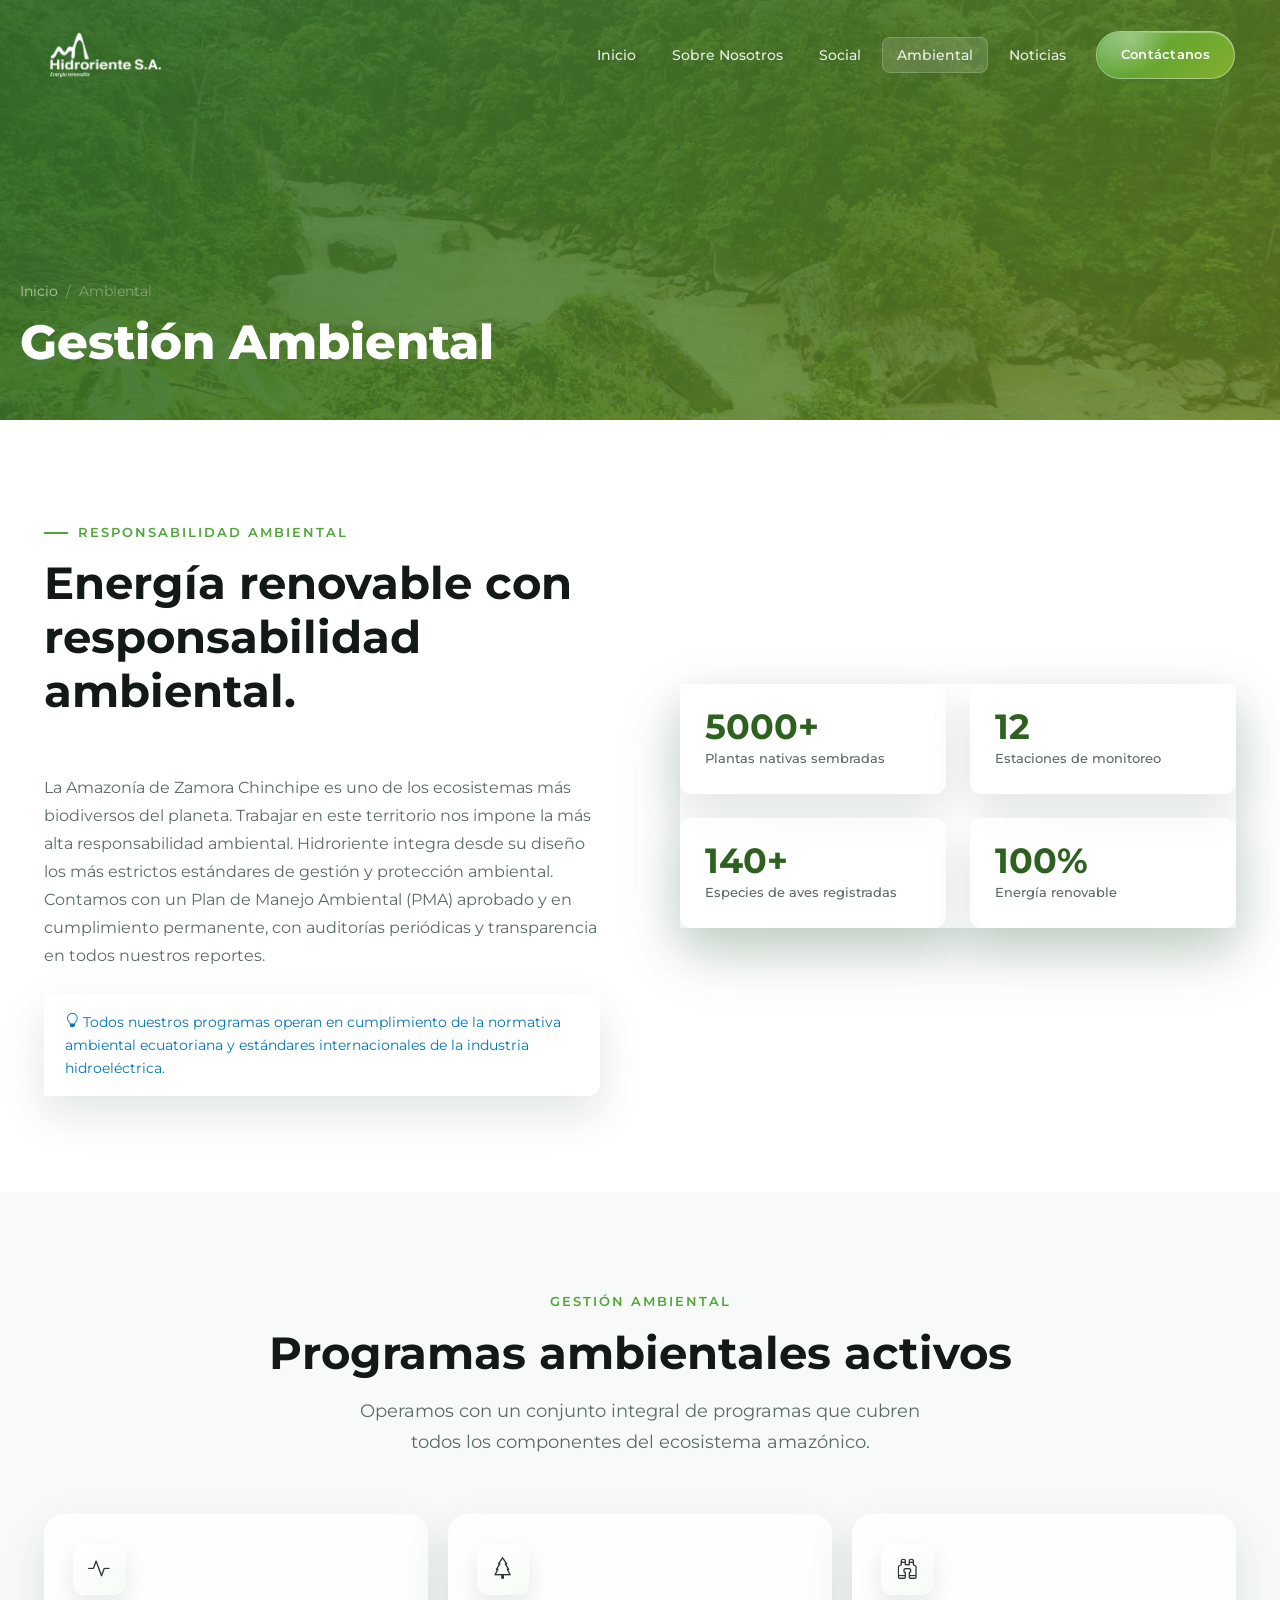
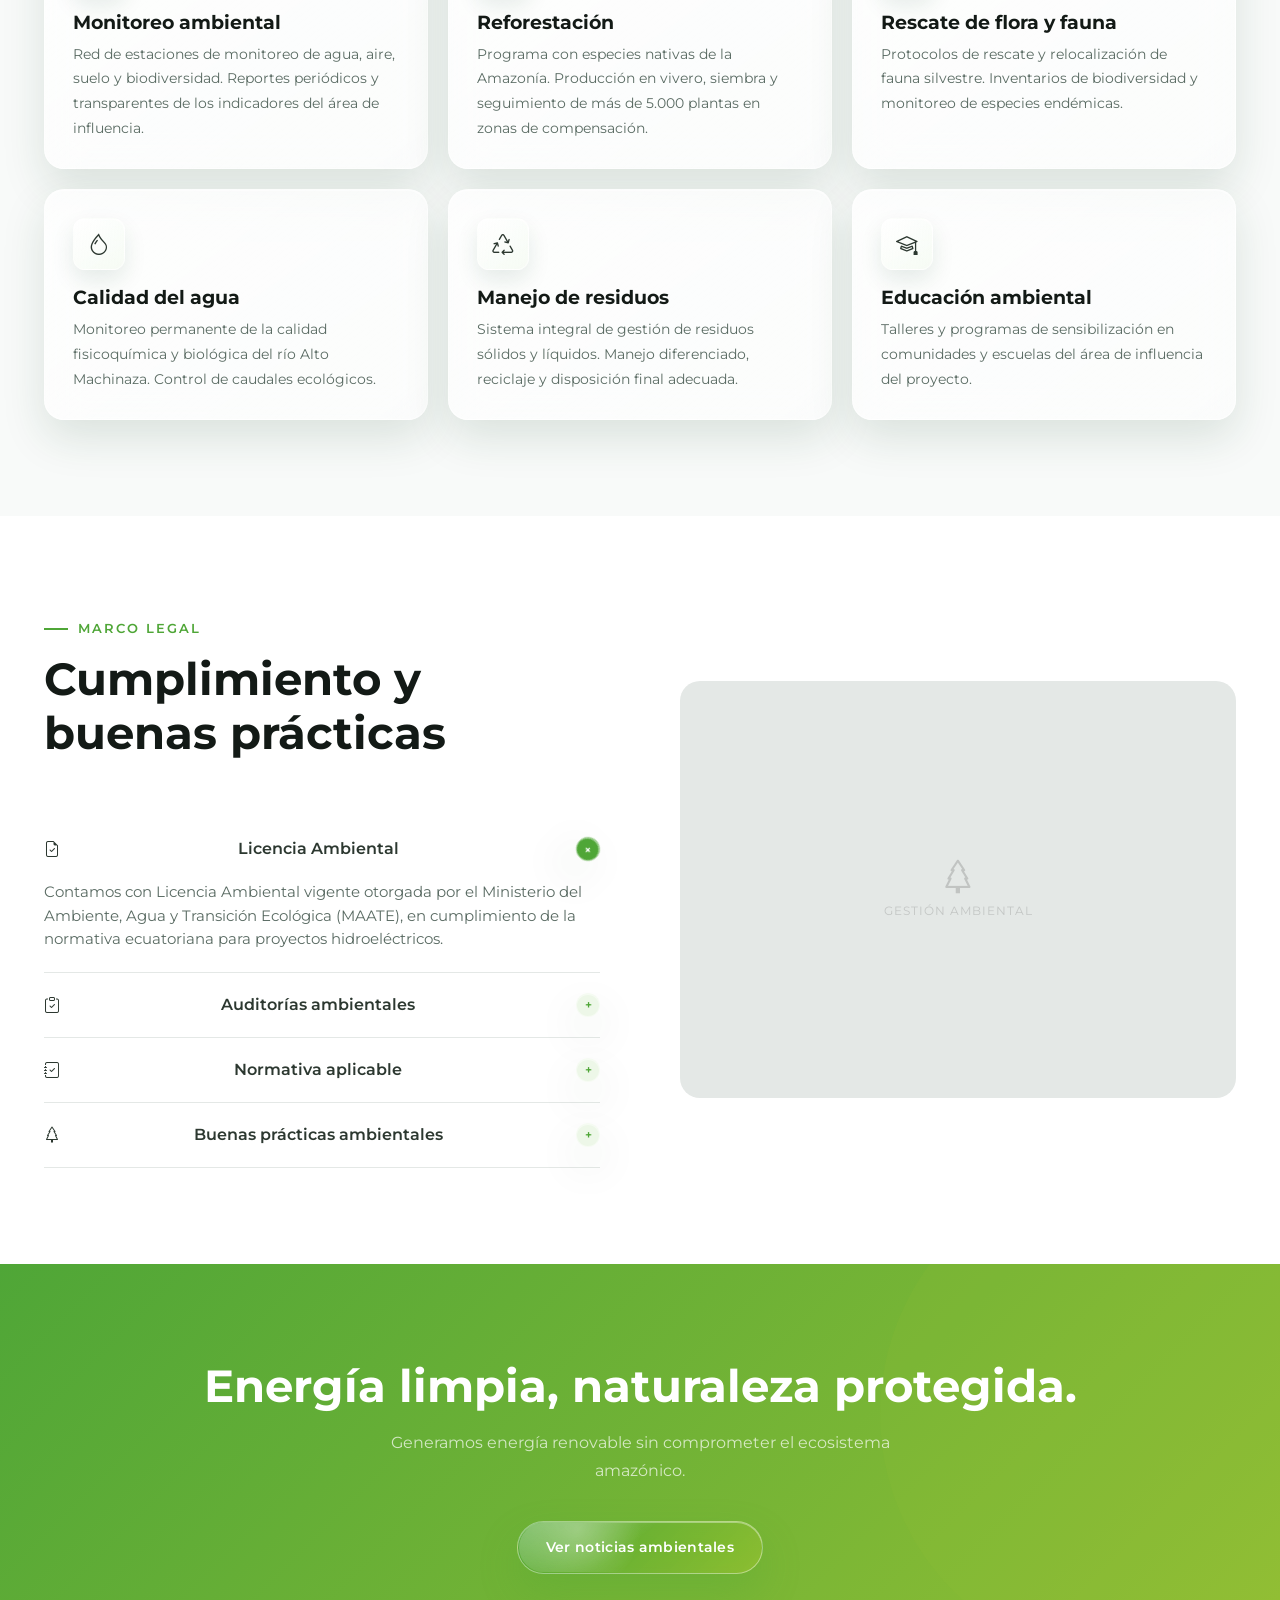
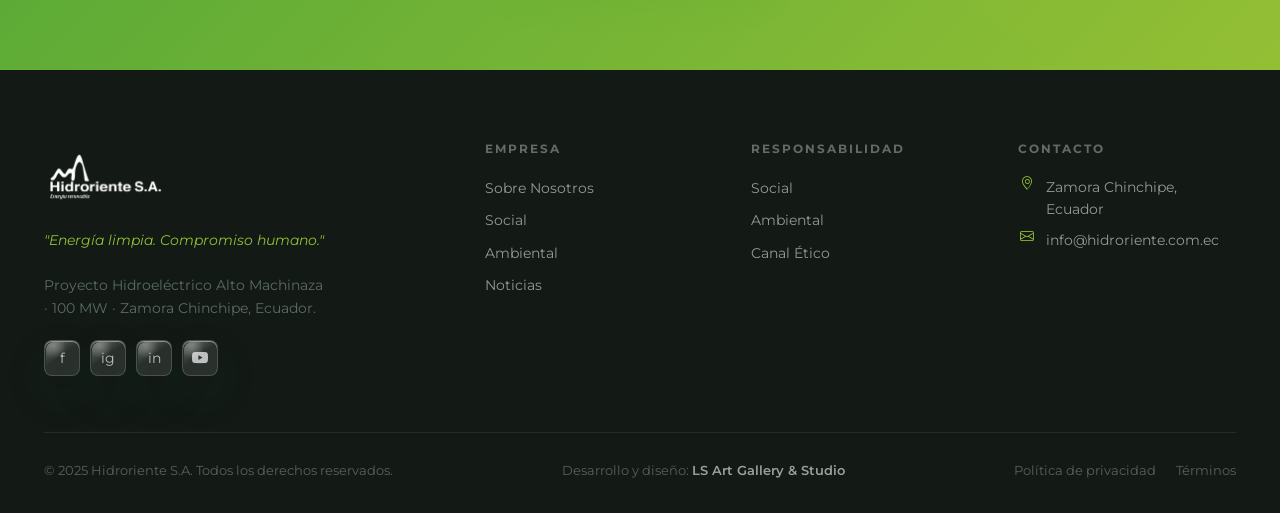
==== hidroriente 2/pages/ambiental.html @ bbc1c6bc "Add files via upload" ====
<!DOCTYPE html><html lang="es"><head><meta charset="UTF-8"><meta name="viewport" content="width=device-width,initial-scale=1.0"><meta name="description" content="Energía renovable con responsabilidad ambiental en Zamora Chinchipe."><title>Ambiental — Hidroriente S.A.</title>
  <link rel="icon" type="image/png" href="../assets/icons/fabicon-hidroriente.png">
  <link rel="apple-touch-icon" href="../assets/icons/fabicon-hidroriente.png"><link rel="preconnect" href="https://fonts.googleapis.com"><link href="https://fonts.googleapis.com/css2?family=Montserrat:ital,wght@0,300;0,400;0,500;0,600;0,700;0,800;1,400&display=swap" rel="stylesheet"><link rel="stylesheet" href="../css/style.css"><style>:root{--green:#4FA637;--green-dark:#2e6020;--green-light:#93BF34;--green-pale:#edf7e8;--font-display:'Montserrat',sans-serif;--font-body:'Montserrat',sans-serif}h1,h2,h3,h4,h5{font-family:'Montserrat',sans-serif;font-weight:700}h1{font-weight:800}.nav-logo-img{display:block !important;height:70px;width:auto;object-fit:contain;filter:brightness(0) invert(1);transition:filter 0.3s ease}.site-header.scrolled .nav-logo-img{filter:none}.hero-inner{background:linear-gradient(135deg,#3F842C 0%,#6F9128 100%)}.cta-section{background:linear-gradient(135deg,#4FA637 0%,#93BF34 100%)}</style></head><body><header class="site-header" id="siteHeader"><div class="container"><nav class="nav">
<a href="../index.html" class="nav-logo"><img src="../assets/logos/logo.png" alt="Hidroriente" class="nav-logo-img" onerror="this.style.display='none'"></a>
<ul class="nav-links"><li><a href="../index.html" class="nav-link ">Inicio</a></li><li><a href="../pages/sobre-nosotros.html" class="nav-link ">Sobre Nosotros</a></li><li><a href="../pages/social.html" class="nav-link ">Social</a></li><li><a href="../pages/ambiental.html" class="nav-link active">Ambiental</a></li><li><a href="../pages/noticias.html" class="nav-link ">Noticias</a></li><li><a href="../pages/contacto.html" class="nav-link nav-cta"><span class="btn btn--primary" style="padding:10px 20px;font-size:.84rem">Contáctanos</span></a></li></ul>
<button class="nav-hamburger"><span></span><span></span><span></span></button></nav></div></header>
<nav class="nav-mobile"><button class="nav-mobile-close"><i class="bi bi-x-lg" aria-hidden="true"></i></button><a href="../index.html" class="nav-link">Inicio</a><a href="../pages/sobre-nosotros.html" class="nav-link">Sobre Nosotros</a><a href="../pages/social.html" class="nav-link">Social</a><a href="../pages/ambiental.html" class="nav-link">Ambiental</a><a href="../pages/noticias.html" class="nav-link">Noticias</a><a href="../pages/contacto.html" class="nav-link">Contacto</a></nav><section class="hero-inner"><div class="hero-bg"><img src="../assets/images/hero-ambiental.jpg" alt="Gestión Ambiental" class="hero-bg-img" onerror="this.style.display='none'"></div><div class="container hero-inner-content"><div class="breadcrumb"><a href="../index.html">Inicio</a><span>/</span><span>Ambiental</span></div><h1>Gestión Ambiental</h1></div></section>
<section class="section"><div class="container"><div class="intro-block-inner">
<div class="fade-up"><div class="section-header"><div class="eyebrow">Responsabilidad ambiental</div><h2>Energía renovable con responsabilidad ambiental.</h2></div>
<p>La Amazonía de Zamora Chinchipe es uno de los ecosistemas más biodiversos del planeta. Trabajar en este territorio nos impone la más alta responsabilidad ambiental. Hidroriente integra desde su diseño los más estrictos estándares de gestión y protección ambiental.</p>
<p>Contamos con un Plan de Manejo Ambiental (PMA) aprobado y en cumplimiento permanente, con auditorías periódicas y transparencia en todos nuestros reportes.</p>
<div class="notice mt-24"><i class="bi bi-lightbulb" aria-hidden="true"></i> Todos nuestros programas operan en cumplimiento de la normativa ambiental ecuatoriana y estándares internacionales de la industria hidroeléctrica.</div></div>
<div class="intro-numbers stagger fade-up">
<div class="intro-number"><span class="intro-number-val" data-count="5000" data-suffix="+">5000+</span><span class="intro-number-label">Plantas nativas sembradas</span></div>
<div class="intro-number"><span class="intro-number-val">12</span><span class="intro-number-label">Estaciones de monitoreo</span></div>
<div class="intro-number"><span class="intro-number-val">140+</span><span class="intro-number-label">Especies de aves registradas</span></div>
<div class="intro-number"><span class="intro-number-val">100%</span><span class="intro-number-label">Energía renovable</span></div>
</div></div></div></section>

<section class="section bg-off"><div class="container">
<div class="section-header section-header--center fade-up"><div class="eyebrow">Gestión ambiental</div><h2>Programas ambientales activos</h2><p>Operamos con un conjunto integral de programas que cubren todos los componentes del ecosistema amazónico.</p></div>
<div style="display:grid;grid-template-columns:repeat(3,1fr);gap:20px" class="stagger">
<div class="program-card"><div class="program-card-icon"><i class="bi bi-activity" aria-hidden="true"></i></div><h4>Monitoreo ambiental</h4><p>Red de estaciones de monitoreo de agua, aire, suelo y biodiversidad. Reportes periódicos y transparentes de los indicadores del área de influencia.</p></div>
<div class="program-card"><div class="program-card-icon"><i class="bi bi-tree" aria-hidden="true"></i></div><h4>Reforestación</h4><p>Programa con especies nativas de la Amazonía. Producción en vivero, siembra y seguimiento de más de 5.000 plantas en zonas de compensación.</p></div>
<div class="program-card"><div class="program-card-icon"><i class="bi bi-binoculars" aria-hidden="true"></i></div><h4>Rescate de flora y fauna</h4><p>Protocolos de rescate y relocalización de fauna silvestre. Inventarios de biodiversidad y monitoreo de especies endémicas.</p></div>
<div class="program-card"><div class="program-card-icon"><i class="bi bi-droplet" aria-hidden="true"></i></div><h4>Calidad del agua</h4><p>Monitoreo permanente de la calidad fisicoquímica y biológica del río Alto Machinaza. Control de caudales ecológicos.</p></div>
<div class="program-card"><div class="program-card-icon"><i class="bi bi-recycle" aria-hidden="true"></i></div><h4>Manejo de residuos</h4><p>Sistema integral de gestión de residuos sólidos y líquidos. Manejo diferenciado, reciclaje y disposición final adecuada.</p></div>
<div class="program-card"><div class="program-card-icon"><i class="bi bi-mortarboard" aria-hidden="true"></i></div><h4>Educación ambiental</h4><p>Talleres y programas de sensibilización en comunidades y escuelas del área de influencia del proyecto.</p></div>
</div></div></section>

<section class="section"><div class="container"><div class="intro-block-inner">
<div class="fade-up"><div class="section-header"><div class="eyebrow">Marco legal</div><h2>Cumplimiento y buenas prácticas</h2></div>
<div class="accordion-item open"><button class="accordion-trigger"><i class="bi bi-file-earmark-check" aria-hidden="true"></i> Licencia Ambiental <span class="accordion-icon">+</span></button><div class="accordion-body">Contamos con Licencia Ambiental vigente otorgada por el Ministerio del Ambiente, Agua y Transición Ecológica (MAATE), en cumplimiento de la normativa ecuatoriana para proyectos hidroeléctricos.</div></div>
<div class="accordion-item"><button class="accordion-trigger"><i class="bi bi-clipboard-check" aria-hidden="true"></i> Auditorías ambientales <span class="accordion-icon">+</span></button><div class="accordion-body">Realizamos auditorías ambientales periódicas internas y externas. Los resultados son presentados ante la autoridad ambiental y comunicados con total transparencia.</div></div>
<div class="accordion-item"><button class="accordion-trigger"><i class="bi bi-journal-check" aria-hidden="true"></i> Normativa aplicable <span class="accordion-icon">+</span></button><div class="accordion-body">Cumplimos con el Código Orgánico del Ambiente, el Reglamento al CODA, el TULSMA y estándares internacionales de la industria hidroeléctrica.</div></div>
<div class="accordion-item"><button class="accordion-trigger"><i class="bi bi-tree" aria-hidden="true"></i> Buenas prácticas ambientales <span class="accordion-icon">+</span></button><div class="accordion-body">Aplicamos buenas prácticas en todas las fases: control de erosión, manejo de escorrentías, protección de riberas y minimización de impactos en el ecosistema amazónico.</div></div>
</div>
<div class="fade-up" style="border-radius:var(--radius-lg);overflow:hidden;aspect-ratio:4/3;background:var(--gray-200)">
<div class="img-placeholder"><span class="img-placeholder-icon bi bi-tree" aria-hidden="true"></span><span>Gestión Ambiental</span></div></div>
</div></div></section>
<section class="section cta-section"><div class="container fade-up"><h2>Energía limpia, naturaleza protegida.</h2><p>Generamos energía renovable sin comprometer el ecosistema amazónico.</p><a href="noticias.html" class="btn btn--primary">Ver noticias ambientales</a></div></section><footer class="site-footer"><div class="container"><div class="footer-grid">
<div class="footer-brand"><div class="footer-logo"><img src="../assets/logos/logo.png" alt="Hidroriente" style="height:70px;width:auto;object-fit:contain;filter:brightness(0) invert(1)" onerror="this.style.display='none'"><div class="footer-logo-mark" id="footerFallback" style="display:none">H</div></div><p class="footer-tagline">"Energía limpia. Compromiso humano."</p><p class="footer-desc">Proyecto Hidroeléctrico Alto Machinaza · 100 MW · Zamora Chinchipe, Ecuador.</p><div class="footer-socials"><a href="#" class="footer-social">f</a><a href="#" class="footer-social">ig</a><a href="#" class="footer-social">in</a><a href="#" class="footer-social"><i class="bi bi-youtube" aria-hidden="true"></i></a></div></div>
<div class="footer-col"><h5>Empresa</h5><nav class="footer-links"><a href="../pages/sobre-nosotros.html">Sobre Nosotros</a><a href="../pages/social.html">Social</a><a href="../pages/ambiental.html">Ambiental</a><a href="../pages/noticias.html">Noticias</a></nav></div>
<div class="footer-col"><h5>Responsabilidad</h5><nav class="footer-links"><a href="../pages/social.html">Social</a><a href="../pages/ambiental.html">Ambiental</a><a href="../pages/contacto.html#canal-etico">Canal Ético</a></nav></div>
        <div class="footer-col"><h5>Contacto</h5><div class="footer-contact-item"><i class="bi bi-geo-alt" aria-hidden="true"></i><span>Zamora Chinchipe, Ecuador</span></div><div class="footer-contact-item"><i class="bi bi-envelope" aria-hidden="true"></i><span>info@hidroriente.com.ec</span></div></div>
</div><div class="footer-bottom"><span>© 2025 Hidroriente S.A. Todos los derechos reservados.</span><span class="footer-credit">Desarrollo y diseño: <a href="https://lsartstudios.com" target="_blank" rel="noopener">LS Art Gallery &amp; Studio</a></span><div style="display:flex;gap:20px"><a href="https://acrobat.adobe.com/id/urn:aaid:sc:US:3f950a81-88f4-4bac-9480-9a20771fda4f" target="_blank" rel="noopener">Política de privacidad</a><a href="#">Términos</a></div></div></div></footer><script src="../js/main.js"></script></body></html>
---- hidroriente 2/css/style.css ----
@import url('https://fonts.googleapis.com/css2?family=Montserrat:ital,wght@0,300;0,400;0,500;0,600;0,700;0,800;1,400&display=swap');
@import url('https://cdn.jsdelivr.net/npm/bootstrap-icons@1.11.3/font/bootstrap-icons.min.css');
:root{--green:#4FA637;--green-dark:#2e6020;--green-light:#93BF34;--green-pale:#edf7e8;--hero-green:#3F842C;--hero-green-light:#6F9128;--blue:#0077b6;--blue-light:#48cae4;--blue-pale:#e0f4fb;--white:#ffffff;--off-white:#f8faf9;--gray-100:#f2f4f3;--gray-200:#e4e8e6;--gray-400:#9aada4;--gray-600:#5a6b63;--gray-800:#2c3830;--black:#131a16;--font-display:'Montserrat',system-ui,sans-serif;--font-body:'Montserrat',system-ui,sans-serif;--radius:12px;--radius-lg:20px;--radius-xl:32px;--shadow-sm:0 2px 12px rgba(0,77,46,0.08);--shadow-md:0 8px 32px rgba(0,77,46,0.12);--shadow-lg:0 24px 64px rgba(0,77,46,0.16);--transition:0.3s cubic-bezier(0.22,1,0.36,1)}
*,*::before,*::after{margin:0;padding:0;box-sizing:border-box}
html{scroll-behavior:smooth}
body{font-family:var(--font-body);color:var(--gray-800);background:var(--white);line-height:1.6;overflow-x:hidden}
img{max-width:100%;display:block}a{text-decoration:none;color:inherit}ul{list-style:none}button{cursor:pointer;border:none;background:none;font-family:inherit}
h1,h2,h3,h4,h5{font-family:var(--font-display);line-height:1.2;color:var(--black)}
h1{font-size:clamp(2.4rem,5vw,4rem);font-weight:700}h2{font-size:clamp(1.8rem,3.5vw,2.8rem);font-weight:600}h3{font-size:clamp(1.3rem,2.5vw,1.8rem);font-weight:600}h4{font-size:1.2rem;font-weight:600}p{font-size:1rem;line-height:1.75;color:var(--gray-600)}
.container{width:100%;max-width:1240px;margin:0 auto;padding:0 24px}.container--wide{max-width:1440px}.section{padding:96px 0}.section--sm{padding:64px 0}.section--lg{padding:128px 0}
.btn{display:inline-flex;align-items:center;gap:8px;padding:14px 28px;border-radius:50px;font-family:var(--font-body);font-size:.9rem;font-weight:600;letter-spacing:.3px;transition:var(--transition);white-space:nowrap}
.btn--primary{background:var(--green);color:var(--white);box-shadow:0 4px 20px rgba(0,112,74,.3)}.btn--primary:hover{background:var(--green-dark);box-shadow:0 8px 32px rgba(0,112,74,.4);transform:translateY(-2px)}
.btn--outline{background:transparent;color:var(--white);border:2px solid rgba(255,255,255,.6)}.btn--outline:hover{background:rgba(255,255,255,.15);border-color:var(--white)}
.btn--outline-dark{background:transparent;color:var(--green);border:2px solid var(--green)}.btn--outline-dark:hover{background:var(--green);color:var(--white)}
.btn--ghost{color:var(--green);padding:0;font-weight:600;gap:6px}.btn--ghost::after{content:'→';transition:transform var(--transition)}.btn--ghost:hover::after{transform:translateX(4px)}
.tag{display:inline-block;padding:4px 12px;border-radius:50px;font-size:.75rem;font-weight:600;letter-spacing:.5px;text-transform:uppercase}
.tag--green{background:var(--green-pale);color:var(--green-dark)}.tag--blue{background:var(--blue-pale);color:var(--blue)}.tag--gray{background:var(--gray-100);color:var(--gray-600)}
.section-header{margin-bottom:56px}.section-header--center{text-align:center}
.section-header .eyebrow{display:inline-flex;align-items:center;gap:10px;font-size:.8rem;font-weight:600;letter-spacing:2px;text-transform:uppercase;color:var(--green);margin-bottom:14px}
.section-header .eyebrow::before{content:'';display:block;width:24px;height:2px;background:var(--green)}
.section-header--center .eyebrow{justify-content:center}.section-header--center .eyebrow::before{display:none}
.section-header p{max-width:600px;margin-top:16px;font-size:1.1rem}.section-header--center p{margin:16px auto 0}
.site-header{position:fixed;top:0;left:0;right:0;z-index:1000;transition:var(--transition);padding:20px 0}
.site-header.scrolled{background:rgba(255,255,255,.96);backdrop-filter:blur(20px);box-shadow:var(--shadow-sm);padding:12px 0}
.site-header.scrolled .nav-link{color:var(--gray-800)}.site-header.scrolled .nav-logo-text{color:var(--green-dark)}.site-header.scrolled .nav-logo-sub{color:var(--gray-400)}
.nav{display:flex;align-items:center;justify-content:space-between;gap:32px}
.nav-logo{display:flex;align-items:center;gap:12px;flex-shrink:0}
.nav-logo-img{height:40px;width:auto}
.nav-logo-fallback{width:40px;height:40px;background:linear-gradient(135deg,var(--green),var(--green-light));border-radius:10px;display:none!important;align-items:center;justify-content:center;font-size:18px;color:white;font-weight:800;font-family:var(--font-display);flex-shrink:0}
.nav-logo-text{display:none!important;font-family:var(--font-display);font-size:1.2rem;font-weight:700;color:var(--white);line-height:1.1;transition:color var(--transition)}
.nav-logo-sub{display:none!important;font-family:var(--font-body);font-size:.65rem;font-weight:500;letter-spacing:1.5px;text-transform:uppercase;color:rgba(255,255,255,.65);transition:color var(--transition)}
.nav-links{display:flex;align-items:center;gap:6px}
.nav-link{font-size:.88rem;font-weight:500;color:rgba(255,255,255,.88);padding:8px 14px;border-radius:8px;transition:var(--transition)}
.nav-link:hover,.nav-link.active{color:var(--white);background:rgba(255,255,255,.12)}
.site-header.scrolled .nav-link:hover{background:var(--green-pale);color:var(--green-dark)}
.nav-cta{margin-left:8px}
.nav-hamburger{display:none;flex-direction:column;gap:5px;padding:8px;cursor:pointer}
.nav-hamburger span{display:block;width:22px;height:2px;background:var(--white);border-radius:2px;transition:var(--transition)}
.site-header.scrolled .nav-hamburger span{background:var(--gray-800)}
.nav-mobile{display:none;position:fixed;inset:0;background:var(--white);z-index:999;flex-direction:column;align-items:center;justify-content:center;gap:8px}
.nav-mobile.open{display:flex}
.nav-mobile .nav-link{font-size:1.5rem;color:var(--gray-800);font-family:var(--font-display);padding:12px 24px}
.nav-mobile-close{position:absolute;top:24px;right:24px;font-size:28px;color:var(--gray-600);cursor:pointer;background:none;border:none}
.hero{position:relative;min-height:100vh;display:flex;align-items:center;overflow:hidden}
.hero-bg{position:absolute;inset:0;background:var(--green-dark);z-index:0}
.hero-bg-img{position:absolute;inset:0;width:100%;height:100%;object-fit:cover;opacity:.45}
.hero-bg::after{content:'';position:absolute;inset:0;background:linear-gradient(135deg,rgba(47,107,43,.72) 0%,rgba(101,126,34,.52) 100%)}
.hero-bg::before{content:'';position:absolute;bottom:0;left:0;right:0;height:200px;background:transparent;z-index:1}
.hero-content{position:relative;z-index:2;padding-top:100px}
.hero-eyebrow{display:inline-flex;align-items:center;gap:10px;background:rgba(255,255,255,.12);backdrop-filter:blur(8px);border:1px solid rgba(255,255,255,.2);border-radius:50px;padding:6px 16px;font-size:.78rem;font-weight:600;letter-spacing:2px;text-transform:uppercase;color:rgba(255,255,255,.9);margin-bottom:24px}
.hero-eyebrow-dot{width:6px;height:6px;border-radius:50%;background:var(--blue-light);animation:blink 2s ease-in-out infinite}
@keyframes blink{0%,100%{opacity:1}50%{opacity:.3}}
.hero h1{color:var(--white);font-size:clamp(2.8rem,6vw,5rem);line-height:1.08;max-width:700px;margin-bottom:24px}
.hero h1 em{font-style:italic;color:var(--blue-light)}
.hero-sub{font-size:clamp(1rem,1.5vw,1.2rem);color:rgba(255,255,255,.8);max-width:520px;margin-bottom:40px;line-height:1.65}
.hero-actions{display:flex;gap:14px;flex-wrap:wrap}
.hero-stats{position:absolute;bottom:48px;right:0;z-index:2;display:flex;gap:1px}
.hero-stat{background:rgba(255,255,255,.1);backdrop-filter:blur(12px);border:1px solid rgba(255,255,255,.15);padding:20px 28px;text-align:center;min-width:130px}
.hero-stat:first-child{border-radius:var(--radius) 0 0 var(--radius)}.hero-stat:last-child{border-radius:0 var(--radius) var(--radius) 0}
.hero-stat-num{display:block;font-family:var(--font-display);font-size:2rem;font-weight:700;color:var(--white);line-height:1}
.hero-stat-label{display:block;font-size:.72rem;font-weight:500;letter-spacing:.5px;color:rgba(255,255,255,.65);margin-top:4px}
.hero-scroll{position:absolute;bottom:36px;left:50%;transform:translateX(-50%);z-index:2;display:flex;flex-direction:column;align-items:center;gap:8px;color:rgba(255,255,255,.5);font-size:.7rem;letter-spacing:1.5px;text-transform:uppercase}
.hero-scroll-line{width:1px;height:40px;background:linear-gradient(to bottom,rgba(255,255,255,.4),transparent);animation:scrollLine 1.8s ease-in-out infinite}
@keyframes scrollLine{0%{transform:scaleY(0);transform-origin:top}50%{transform:scaleY(1);transform-origin:top}50.1%{transform:scaleY(1);transform-origin:bottom}100%{transform:scaleY(0);transform-origin:bottom}}
.hero-inner{position:relative;height:420px;display:flex;align-items:flex-end;overflow:hidden;background:linear-gradient(135deg,var(--hero-green) 0%,var(--hero-green-light) 100%)}
.hero-inner .hero-bg{background:linear-gradient(135deg,var(--hero-green) 0%,var(--hero-green-light) 100%)}
.hero-inner .hero-bg-img{opacity:.4}
.hero-inner-content{position:relative;z-index:2;padding:48px 0}
.hero-inner-content h1{color:var(--white);font-size:clamp(2rem,4vw,3rem)}
.hero-inner-content .breadcrumb{display:flex;align-items:center;gap:8px;color:rgba(255,255,255,.6);font-size:.85rem;margin-bottom:12px}
.hero-inner-content .breadcrumb a{color:rgba(255,255,255,.6)}.hero-inner-content .breadcrumb a:hover{color:var(--white)}.hero-inner-content .breadcrumb span{color:rgba(255,255,255,.35)}
.intro-block{background:var(--white);padding:80px 0;border-bottom:1px solid var(--gray-200)}
.intro-block-inner{display:grid;grid-template-columns:1fr 1fr;gap:80px;align-items:center}
.intro-block h2{margin-bottom:20px}.intro-block p{font-size:1.05rem;margin-bottom:16px}
.intro-numbers{display:grid;grid-template-columns:1fr 1fr;gap:24px}
.intro-number{padding:24px;background:var(--green-pale);border-radius:var(--radius);border-left:3px solid var(--green)}
.intro-number-val{display:block;font-family:var(--font-display);font-size:2.2rem;font-weight:700;color:var(--green-dark);line-height:1}
.intro-number-label{display:block;font-size:.82rem;color:var(--gray-600);margin-top:4px;font-weight:500}
.video-section{background:var(--off-white)}
.video-layout{display:grid;grid-template-columns:1fr 1.2fr;gap:64px;align-items:center}
.video-text h2{margin-bottom:16px}.video-text p{margin-bottom:28px}
.video-placeholder{position:relative;aspect-ratio:16/9;background:var(--gray-800);border-radius:var(--radius-lg);overflow:hidden;cursor:pointer;box-shadow:var(--shadow-lg)}
.video-placeholder img{width:100%;height:100%;object-fit:cover;opacity:.7;transition:opacity var(--transition)}.video-placeholder:hover img{opacity:.85}
.video-play{position:absolute;top:50%;left:50%;transform:translate(-50%,-50%);width:72px;height:72px;background:rgba(255,255,255,.95);border-radius:50%;display:flex;align-items:center;justify-content:center;box-shadow:0 8px 32px rgba(0,0,0,.3);transition:transform var(--transition),box-shadow var(--transition)}
.video-play svg{width:24px;height:24px;fill:var(--green-dark);margin-left:4px}
.video-placeholder:hover .video-play{transform:translate(-50%,-50%) scale(1.1);box-shadow:0 12px 40px rgba(0,0,0,.4)}
.impact-section{background:linear-gradient(135deg,var(--green) 0%,var(--green-light) 100%)}
.impact-grid{display:grid;grid-template-columns:repeat(4,1fr);gap:1px;background:rgba(255,255,255,.08);border:1px solid rgba(255,255,255,.08);border-radius:var(--radius-lg);overflow:hidden}
.impact-item{background:rgba(0,40,24,.6);padding:40px 32px;text-align:center;transition:background var(--transition)}.impact-item:hover{background:rgba(0,112,74,.3)}
.impact-icon{font-size:2rem;margin-bottom:12px;display:block}
.impact-num{display:block;font-family:var(--font-display);font-size:clamp(2.2rem,3.5vw,3.2rem);font-weight:700;color:var(--white);line-height:1;margin-bottom:8px}
.impact-label{display:block;font-size:.85rem;font-weight:500;color:rgba(255,255,255,.6);line-height:1.3}
.areas-grid{display:grid;grid-template-columns:repeat(4,1fr);gap:20px}
.area-card{border-radius:var(--radius-lg);overflow:hidden;position:relative;aspect-ratio:3/4;cursor:pointer;background:var(--gray-200)}
.area-card-bg{position:absolute;inset:0;background:var(--green-dark);transition:transform .6s cubic-bezier(.22,1,.36,1)}
.area-card-bg img{width:100%;height:100%;object-fit:cover;opacity:.6;transition:opacity var(--transition)}
.area-card:hover .area-card-bg{transform:scale(1.05)}.area-card:hover .area-card-bg img{opacity:.75}
.area-card::after{content:'';position:absolute;inset:0;background:linear-gradient(to top,rgba(0,30,18,.9) 0%,rgba(0,30,18,.2) 60%,transparent 100%);z-index:1}
.area-card-content{position:absolute;bottom:0;left:0;right:0;padding:28px;z-index:2}
.area-card-icon{font-size:1.6rem;margin-bottom:8px;display:block}
.area-card-title{font-family:var(--font-display);font-size:1.3rem;font-weight:600;color:var(--white);margin-bottom:8px}
.area-card-desc{font-size:.85rem;color:rgba(255,255,255,.7);line-height:1.5;margin-bottom:14px;max-height:0;overflow:hidden;transition:max-height .4s ease}
.area-card:hover .area-card-desc{max-height:80px}.area-card .btn--ghost{color:var(--blue-light);font-size:.82rem}
.news-grid{display:grid;grid-template-columns:repeat(3,1fr);gap:28px}
.news-card{border-radius:var(--radius-lg);overflow:hidden;background:var(--white);box-shadow:var(--shadow-sm);transition:box-shadow var(--transition),transform var(--transition);border:1px solid var(--gray-200)}
.news-card:hover{box-shadow:var(--shadow-md);transform:translateY(-4px)}
.news-card-img{aspect-ratio:16/10;overflow:hidden;background:var(--gray-200);position:relative}
.news-card-img img{width:100%;height:100%;object-fit:cover;transition:transform .6s cubic-bezier(.22,1,.36,1)}.news-card:hover .news-card-img img{transform:scale(1.04)}
.news-card-body{padding:24px}.news-card-meta{display:flex;align-items:center;gap:10px;margin-bottom:12px}
.news-card-date{font-size:.78rem;color:var(--gray-400)}.news-card h4{margin-bottom:10px;font-size:1.05rem;line-height:1.4}
.news-card h4 a{color:var(--black)}.news-card h4 a:hover{color:var(--green)}.news-card p{font-size:.88rem;color:var(--gray-600);margin-bottom:16px}
.cta-section{background:linear-gradient(135deg,var(--green) 0%,var(--green-light) 100%);position:relative;overflow:hidden;text-align:center}
.cta-section::before{content:'';position:absolute;top:-100px;right:-100px;width:500px;height:500px;border-radius:50%;background:rgba(147,191,52,.12);pointer-events:none}
.cta-section h2{color:var(--white);margin-bottom:16px}.cta-section p{color:rgba(255,255,255,.7);margin-bottom:36px;max-width:520px;margin-left:auto;margin-right:auto}
.site-footer{background:var(--black);color:rgba(255,255,255,.6);padding:72px 0 32px}
.footer-grid{display:grid;grid-template-columns:1.8fr 1fr 1fr 1fr;gap:48px;margin-bottom:56px}
.footer-logo{display:flex;align-items:center;gap:10px;margin-bottom:16px}
.footer-logo-mark{width:36px;height:36px;background:linear-gradient(135deg,var(--green),var(--green-light));border-radius:8px;display:none!important;align-items:center;justify-content:center;font-size:14px;color:white;font-weight:800;font-family:var(--font-display)}
.footer-logo-text{font-family:var(--font-display);font-size:1.1rem;font-weight:700;color:var(--white)}
.footer-tagline{font-size:.9rem;font-style:italic;color:var(--green-light);margin-bottom:20px}.footer-desc{font-size:.85rem;line-height:1.7;max-width:280px}
.footer-socials{display:flex;gap:10px;margin-top:20px}
.footer-social{width:36px;height:36px;border-radius:8px;background:rgba(255,255,255,.08);display:flex;align-items:center;justify-content:center;font-size:14px;transition:background var(--transition);color:rgba(255,255,255,.7)}.footer-social:hover{background:var(--green);color:white}
.footer-col h5{font-family:var(--font-body);font-size:.75rem;font-weight:700;letter-spacing:2px;text-transform:uppercase;color:rgba(255,255,255,.35);margin-bottom:20px}
.footer-links{display:flex;flex-direction:column;gap:10px}.footer-links a{font-size:.88rem;color:rgba(255,255,255,.55);transition:color var(--transition)}.footer-links a:hover{color:var(--white)}
.footer-contact-item{display:flex;align-items:flex-start;gap:10px;font-size:.85rem;margin-bottom:10px;color:rgba(255,255,255,.55)}.footer-contact-item span:first-child{color:var(--green-light);flex-shrink:0}
.footer-bottom{border-top:1px solid rgba(255,255,255,.08);padding-top:28px;display:flex;align-items:center;justify-content:space-between;font-size:.8rem;color:rgba(255,255,255,.3);flex-wrap:wrap;gap:12px}
.footer-bottom a{color:rgba(255,255,255,.3)}.footer-bottom a:hover{color:var(--white)}
.footer-credit a{font-weight:600;color:rgba(255,255,255,.58)}.footer-credit a:hover{color:var(--green-light)}
.img-placeholder{width:100%;height:100%;background:var(--gray-200);display:flex;flex-direction:column;align-items:center;justify-content:center;color:rgba(100,100,100,.5);font-size:.75rem;text-align:center;gap:8px;min-height:200px}
.img-placeholder-icon{font-size:2.5rem;opacity:.4}.img-placeholder span{letter-spacing:1px;text-transform:uppercase;opacity:.5}
.program-card{background:var(--white);border:1px solid var(--gray-200);border-radius:var(--radius-lg);padding:28px;transition:box-shadow var(--transition),transform var(--transition)}
.program-card:hover{box-shadow:var(--shadow-md);transform:translateY(-3px)}
.program-card-icon{width:52px;height:52px;background:var(--green-pale);border-radius:var(--radius);display:flex;align-items:center;justify-content:center;font-size:1.5rem;margin-bottom:16px}
.program-card h4{margin-bottom:8px}.program-card p{font-size:.88rem}
.timeline{position:relative;padding-left:48px}
.timeline::before{content:'';position:absolute;left:0;top:8px;bottom:0;width:2px;background:linear-gradient(to bottom,var(--green),var(--blue-light))}
.timeline-item{position:relative;margin-bottom:40px}
.timeline-item::before{content:'';position:absolute;left:-54px;top:6px;width:12px;height:12px;border-radius:50%;background:var(--green);border:2px solid var(--white);box-shadow:0 0 0 3px var(--green-pale)}
.timeline-year{font-family:var(--font-display);font-size:.8rem;font-weight:700;color:var(--green);letter-spacing:1px;margin-bottom:4px}
.timeline-item h4{margin-bottom:6px}.timeline-item p{font-size:.88rem}
.accordion-item{border-bottom:1px solid var(--gray-200)}
.accordion-trigger{width:100%;display:flex;align-items:center;justify-content:space-between;padding:20px 0;text-align:left;cursor:pointer;font-family:var(--font-body);font-size:1rem;font-weight:600;color:var(--gray-800);background:none;border:none;transition:color var(--transition)}.accordion-trigger:hover{color:var(--green)}
.accordion-icon{width:24px;height:24px;border-radius:50%;background:var(--green-pale);display:flex;align-items:center;justify-content:center;font-size:12px;color:var(--green);flex-shrink:0;transition:transform var(--transition),background var(--transition)}
.accordion-item.open .accordion-icon{transform:rotate(45deg);background:var(--green);color:white}
.accordion-body{font-size:.92rem;color:var(--gray-600);max-height:0;overflow:hidden;transition:max-height .4s ease,padding .3s ease}.accordion-item.open .accordion-body{max-height:400px;padding-bottom:20px}
.form-group{margin-bottom:20px}.form-label{display:block;font-size:.85rem;font-weight:600;color:var(--gray-800);margin-bottom:6px}
.form-input,.form-select,.form-textarea{width:100%;padding:13px 16px;border:1.5px solid var(--gray-200);border-radius:var(--radius);font-family:var(--font-body);font-size:.95rem;color:var(--gray-800);background:var(--white);transition:border-color var(--transition),box-shadow var(--transition);outline:none}
.form-input:focus,.form-select:focus,.form-textarea:focus{border-color:var(--green);box-shadow:0 0 0 4px rgba(0,112,74,.08)}.form-textarea{min-height:140px;resize:vertical}
.gallery-grid{display:grid;grid-template-columns:repeat(3,1fr);gap:12px}
.gallery-item{aspect-ratio:4/3;border-radius:var(--radius);overflow:hidden;cursor:pointer;position:relative;background:var(--gray-200)}
.gallery-item img{width:100%;height:100%;object-fit:cover;transition:transform .5s ease}.gallery-item:hover img{transform:scale(1.06)}
.gallery-item--wide{grid-column:span 2}.gallery-item--tall{grid-row:span 2}
.notice{background:var(--blue-pale);border-left:3px solid var(--blue);border-radius:0 var(--radius) var(--radius) 0;padding:16px 20px;font-size:.88rem;color:var(--blue)}
.fade-up{opacity:0;transform:translateY(28px);transition:opacity .6s ease,transform .6s cubic-bezier(.22,1,.36,1)}.fade-up.visible{opacity:1;transform:translateY(0)}
.stagger>*{opacity:0;transform:translateY(20px);transition:opacity .5s ease,transform .5s cubic-bezier(.22,1,.36,1)}
.stagger.visible>*:nth-child(1){opacity:1;transform:none;transition-delay:.05s}.stagger.visible>*:nth-child(2){opacity:1;transform:none;transition-delay:.12s}.stagger.visible>*:nth-child(3){opacity:1;transform:none;transition-delay:.19s}.stagger.visible>*:nth-child(4){opacity:1;transform:none;transition-delay:.26s}.stagger.visible>*:nth-child(5){opacity:1;transform:none;transition-delay:.33s}.stagger.visible>*:nth-child(6){opacity:1;transform:none;transition-delay:.40s}
.text-center{text-align:center}.text-green{color:var(--green)}.text-white{color:var(--white)}.text-muted{color:var(--gray-600)}
.mt-8{margin-top:8px}.mt-16{margin-top:16px}.mt-24{margin-top:24px}.mt-32{margin-top:32px}.mb-8{margin-bottom:8px}.mb-16{margin-bottom:16px}.mb-24{margin-bottom:24px}.bg-off{background:var(--off-white)}.bg-gray{background:var(--gray-100)}
:root{--glass-bg:rgba(255,255,255,.62);--glass-bg-soft:rgba(255,255,255,.42);--glass-bg-strong:rgba(255,255,255,.76);--glass-dark:rgba(12,26,18,.32);--glass-dark-strong:rgba(12,26,18,.48);--glass-border:rgba(255,255,255,.46);--glass-green:rgba(79,166,55,.16);--glass-shadow:0 18px 44px rgba(24,70,35,.13),inset 0 1px 0 rgba(255,255,255,.48);--glass-shadow-hover:0 24px 58px rgba(24,70,35,.18),inset 0 1px 0 rgba(255,255,255,.58)}
.site-header{background:transparent!important;backdrop-filter:none!important;-webkit-backdrop-filter:none!important;border-bottom:0;box-shadow:none}
.site-header.scrolled{background:rgba(255,255,255,.96)!important;backdrop-filter:none!important;-webkit-backdrop-filter:none!important;border-bottom:1px solid rgba(79,166,55,.10);box-shadow:var(--shadow-sm)}
.site-header:not(.scrolled) .nav-link{color:rgba(255,255,255,.88)!important}
.site-header.scrolled .nav-link{color:var(--gray-800)!important}
.nav-link{border:1px solid transparent}
.nav-link:hover,.nav-link.active{background:rgba(255,255,255,.14);border-color:rgba(255,255,255,.18);backdrop-filter:blur(14px);-webkit-backdrop-filter:blur(14px)}
.site-header.scrolled .nav-link:hover,.site-header.scrolled .nav-link.active{background:rgba(237,247,232,.7)!important;border-color:rgba(255,255,255,.62);box-shadow:inset 0 1px 0 rgba(255,255,255,.7)}
.nav-link.nav-cta{padding:0!important;background:transparent!important;border-color:transparent!important;box-shadow:none!important;backdrop-filter:none!important;-webkit-backdrop-filter:none!important}
.nav-link.nav-cta:hover,.site-header.scrolled .nav-link.nav-cta:hover{background:transparent!important;border-color:transparent!important;box-shadow:none!important}
.nav-link.nav-cta .btn{border-radius:999px!important;min-height:44px;padding:12px 24px!important}
.nav-link.nav-cta:hover .btn{transform:translateY(-2px) scale(1.02)}
.hero-eyebrow,.btn,.filter-btn,.tag,.footer-social,.accordion-icon{position:relative;overflow:hidden;backdrop-filter:blur(16px) saturate(122%);-webkit-backdrop-filter:blur(16px) saturate(122%);border:1px solid var(--glass-border);box-shadow:var(--glass-shadow)}
.btn{isolation:isolate;border-color:rgba(255,255,255,.42)!important}
.btn::before,.hero-eyebrow::before,.filter-btn::before,.footer-social::before{content:'';position:absolute;inset:1px;border-radius:inherit;background:linear-gradient(145deg,rgba(255,255,255,.48),rgba(255,255,255,0) 46%),radial-gradient(circle at 24% 12%,rgba(255,255,255,.5),transparent 34%);opacity:.62;pointer-events:none}
.btn--primary{background:linear-gradient(135deg,rgba(79,166,55,.86) 0%,rgba(147,191,52,.78) 100%)!important;color:var(--white);box-shadow:0 18px 38px rgba(79,166,55,.26),inset 0 1px 0 rgba(255,255,255,.36)!important}
.btn--primary:hover{background:linear-gradient(135deg,rgba(147,191,52,.84) 0%,rgba(79,166,55,.88) 100%)!important;box-shadow:0 24px 52px rgba(79,166,55,.32),inset 0 1px 0 rgba(255,255,255,.46)!important;transform:translateY(-2px)}
.btn--outline,.btn--outline-dark,.filter-btn{background:rgba(255,255,255,.18)!important;border-color:rgba(255,255,255,.44)!important}
.btn--outline-dark{color:var(--green-dark)!important;background:rgba(255,255,255,.58)!important}
.btn--outline:hover,.btn--outline-dark:hover,.filter-btn:hover,.filter-btn.active{background:rgba(255,255,255,.34)!important;border-color:rgba(255,255,255,.66)!important;color:var(--green-dark)!important;box-shadow:var(--glass-shadow-hover)}
.btn--ghost{padding:8px 4px!important;line-height:1.25;min-height:34px;align-items:center}
.filter-btn{padding:10px 20px!important;min-height:42px}
.news-card,.program-card:not([style]),.intro-number,.cic,.video-placeholder,.gallery-item,.notice{background:linear-gradient(145deg,rgba(255,255,255,.78),rgba(255,255,255,.48))!important;backdrop-filter:blur(18px) saturate(118%);-webkit-backdrop-filter:blur(18px) saturate(118%);border:1px solid rgba(255,255,255,.58)!important;box-shadow:var(--glass-shadow)}
.news-card:hover,.program-card:hover,.intro-number:hover,.cic:hover,.gallery-item:hover{box-shadow:var(--glass-shadow-hover);transform:translateY(-3px)}
.intro-numbers,.impact-grid{backdrop-filter:blur(18px) saturate(125%);-webkit-backdrop-filter:blur(18px) saturate(125%);border-color:rgba(255,255,255,.42)!important;box-shadow:var(--glass-shadow-hover)}
.impact-item{background:rgba(255,255,255,.13)!important;backdrop-filter:blur(18px) saturate(125%);-webkit-backdrop-filter:blur(18px) saturate(125%);border:1px solid rgba(255,255,255,.13);box-shadow:inset 0 1px 0 rgba(255,255,255,.28)}
.impact-item:hover{background:rgba(255,255,255,.22)!important}
.program-card[style]{backdrop-filter:blur(16px) saturate(118%);-webkit-backdrop-filter:blur(16px) saturate(118%);border-color:rgba(255,255,255,.34)!important;box-shadow:var(--glass-shadow)}
.program-card-icon,.cic-icon{background:linear-gradient(145deg,rgba(255,255,255,.74),rgba(237,247,232,.42))!important;border:1px solid rgba(255,255,255,.48);box-shadow:inset 0 1px 0 rgba(255,255,255,.62),0 10px 22px rgba(24,70,35,.10)}
.contact-info-cards .cic-icon{display:inline-flex!important;align-items:center;justify-content:center;width:auto;height:auto;border-radius:0;margin-bottom:12px;background:transparent!important;color:var(--green);border:0!important;box-shadow:none!important;font-size:1.6rem}
.map-ph{background:transparent!important}
.map-ph iframe{height:100%!important;min-height:0!important}
.area-card{box-shadow:none!important;border:0!important}
.area-card-content{background:transparent!important;backdrop-filter:none!important;-webkit-backdrop-filter:none!important;border-top:0!important}
.form-input,.form-select,.form-textarea{background:rgba(255,255,255,.68)!important;backdrop-filter:blur(14px) saturate(115%);-webkit-backdrop-filter:blur(14px) saturate(115%);border-color:rgba(255,255,255,.62)!important;box-shadow:inset 0 1px 0 rgba(255,255,255,.58),0 8px 22px rgba(24,70,35,.06)}
.form-input:focus,.form-select:focus,.form-textarea:focus{border-color:rgba(79,166,55,.48)!important;box-shadow:0 0 0 4px rgba(79,166,55,.10),inset 0 1px 0 rgba(255,255,255,.68)}
.footer-social{background:rgba(255,255,255,.10)!important;border-color:rgba(255,255,255,.16)}
.footer-social:hover{background:rgba(79,166,55,.42)!important}
.bi{display:inline-flex;align-items:center;justify-content:center;line-height:1}
.impact-icon.bi{font-size:2rem;margin-bottom:12px;color:rgba(255,255,255,.92)}
.area-card-icon.bi{font-size:1.6rem;margin-bottom:8px;color:var(--green-light)}
.img-placeholder-icon.bi{font-size:2.1rem;opacity:.55}
.program-card-icon .bi,.cic-icon .bi{font-size:1.35rem}
.contact-info-cards .cic-icon .bi{font-size:1.6rem}
.footer-contact-item .bi{width:18px;color:var(--green-light);flex-shrink:0}
.footer-social .bi{font-size:1rem}
.nav-mobile-close{font-size:0}
.nav-mobile-close::before{content:'×';font-size:28px;line-height:1}
.nav-mobile-close .bi{font-size:28px}
@media(max-width:1024px){.intro-block-inner{grid-template-columns:1fr;gap:40px}.video-layout{grid-template-columns:1fr}.impact-grid{grid-template-columns:repeat(2,1fr)}.areas-grid{grid-template-columns:repeat(2,1fr)}.news-grid{grid-template-columns:repeat(2,1fr)}.footer-grid{grid-template-columns:1fr 1fr}.hero-stats{position:static;flex-wrap:wrap;margin-top:48px}}
@media(max-width:768px){.section{padding:64px 0}.section--lg{padding:80px 0}.nav-links,.nav-cta{display:none}.nav-hamburger{display:flex}.hero h1{font-size:clamp(2rem,8vw,2.8rem)}.hero-sub{font-size:1rem}.hero-stats{display:none}.hero-scroll{display:none}.impact-grid{grid-template-columns:repeat(2,1fr)}.areas-grid{grid-template-columns:1fr}.news-grid{grid-template-columns:1fr}.gallery-grid{grid-template-columns:repeat(2,1fr)}.gallery-item--wide{grid-column:span 1}.footer-grid{grid-template-columns:1fr}.footer-desc{max-width:100%}.intro-numbers{grid-template-columns:1fr 1fr}.hero-inner{height:300px}}
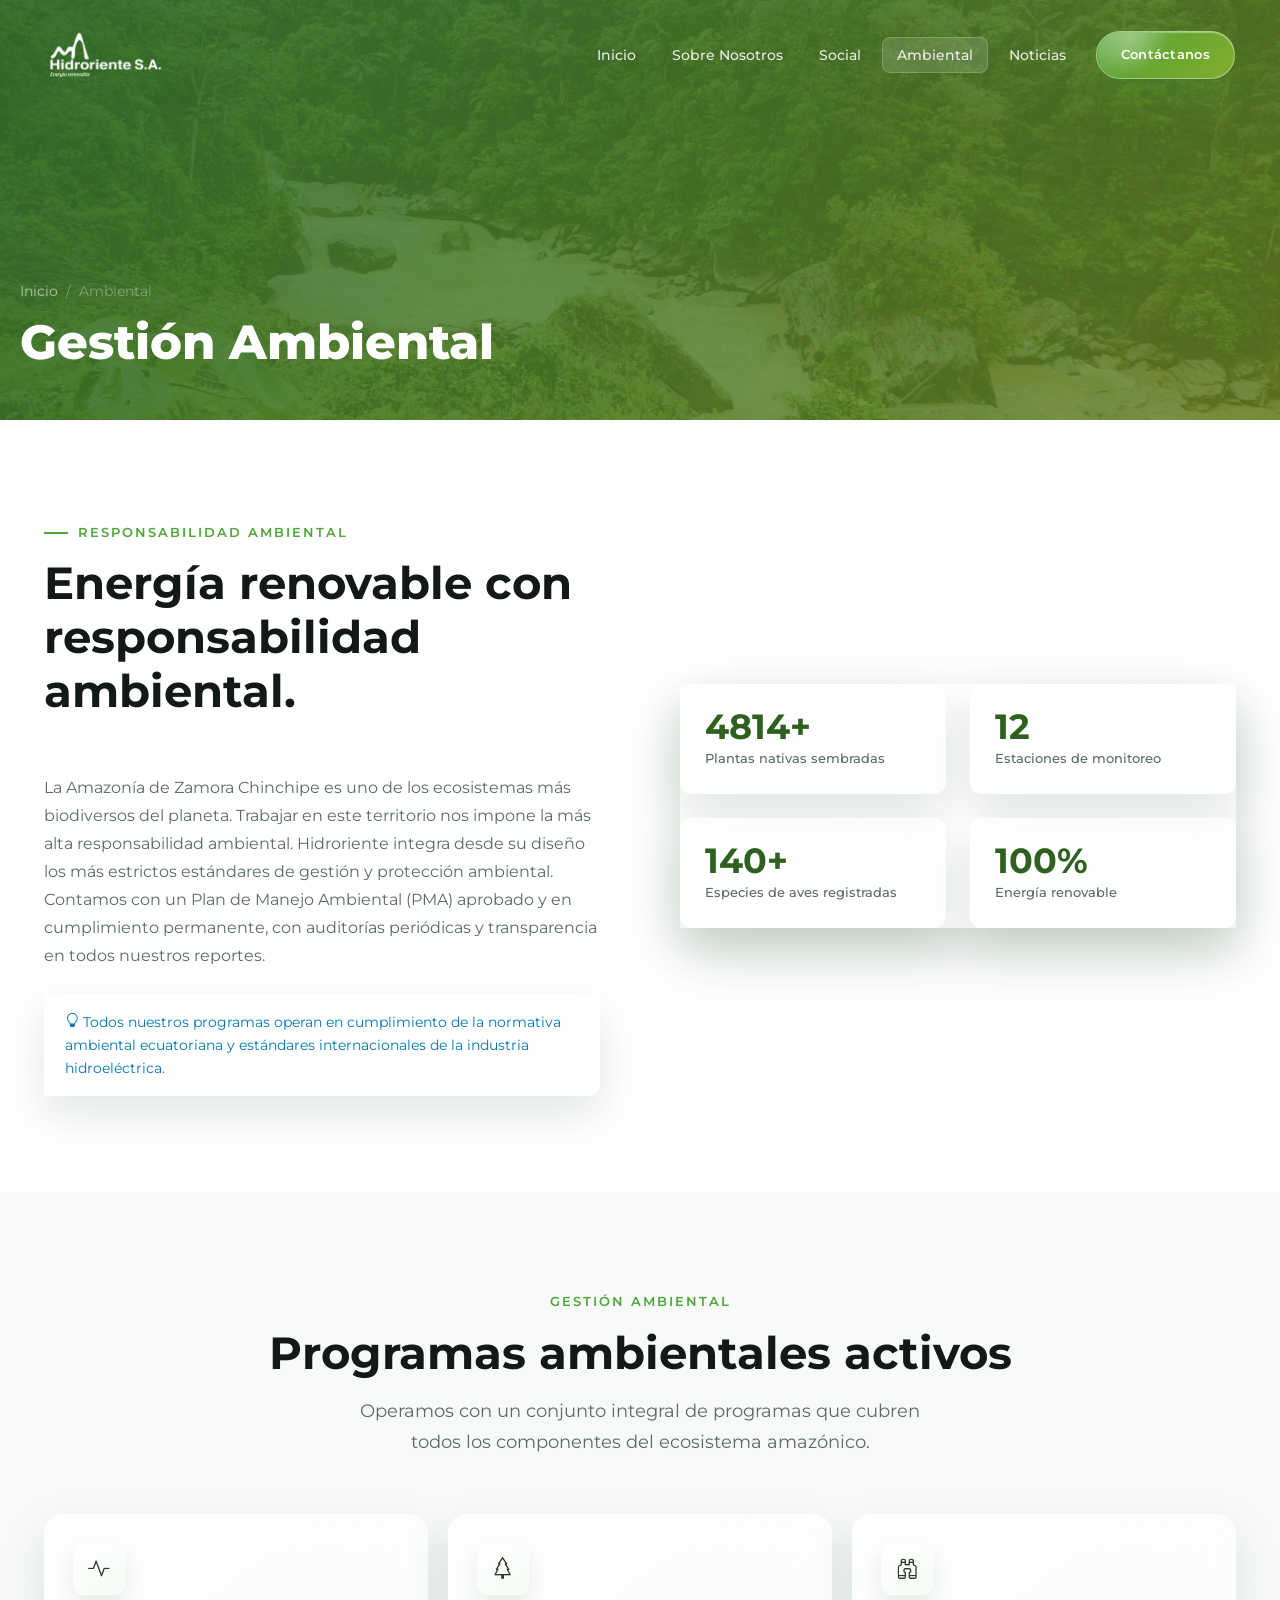
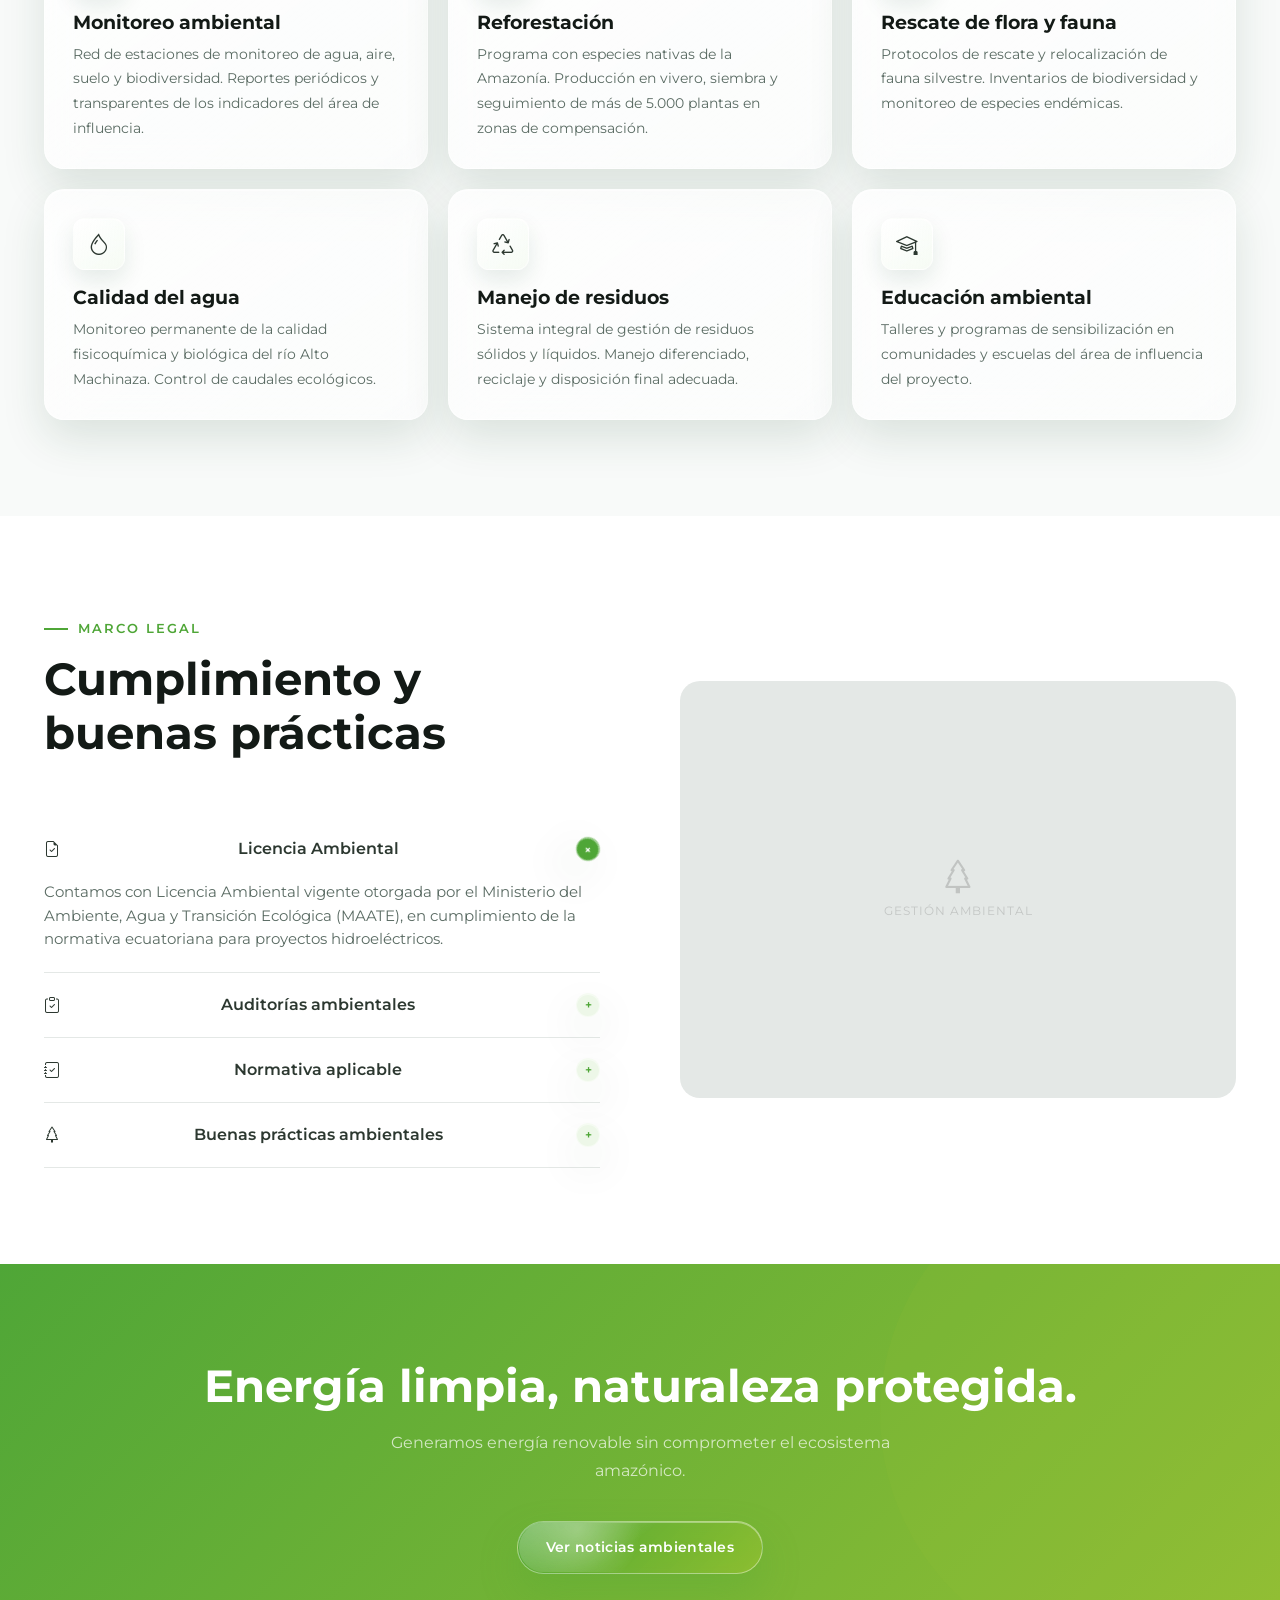
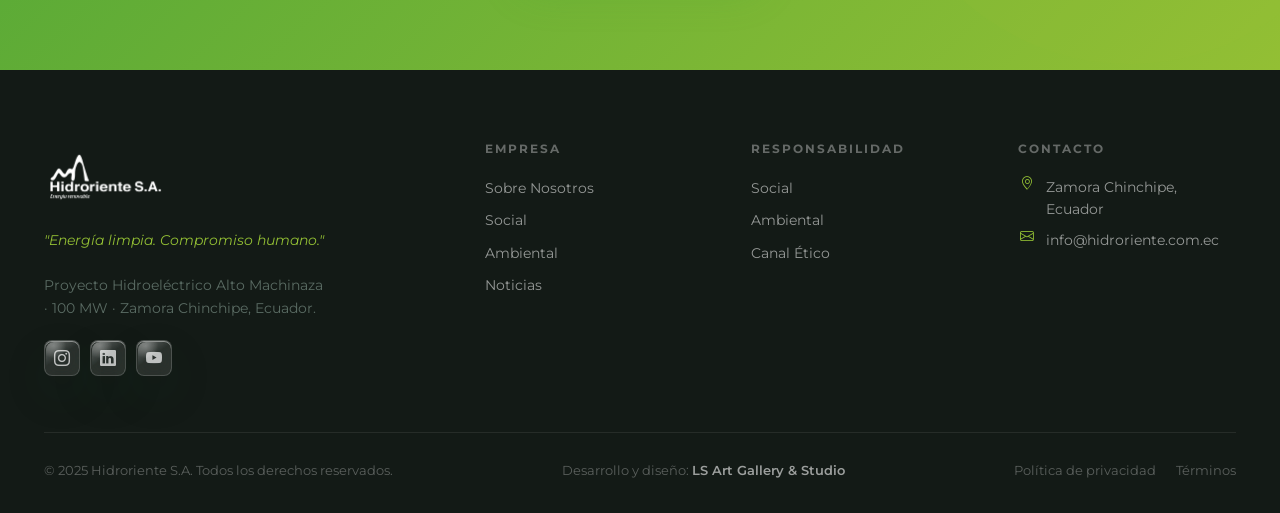
==== commit 8b7b5ed4: "redes" ====
--- a/hidroriente 2/pages/ambiental.html
+++ b/hidroriente 2/pages/ambiental.html
@@ -39,7 +39,7 @@
 <div class="img-placeholder"><span class="img-placeholder-icon bi bi-tree" aria-hidden="true"></span><span>Gestión Ambiental</span></div></div>
 </div></div></section>
 <section class="section cta-section"><div class="container fade-up"><h2>Energía limpia, naturaleza protegida.</h2><p>Generamos energía renovable sin comprometer el ecosistema amazónico.</p><a href="noticias.html" class="btn btn--primary">Ver noticias ambientales</a></div></section><footer class="site-footer"><div class="container"><div class="footer-grid">
-<div class="footer-brand"><div class="footer-logo"><img src="../assets/logos/logo.png" alt="Hidroriente" style="height:70px;width:auto;object-fit:contain;filter:brightness(0) invert(1)" onerror="this.style.display='none'"><div class="footer-logo-mark" id="footerFallback" style="display:none">H</div></div><p class="footer-tagline">"Energía limpia. Compromiso humano."</p><p class="footer-desc">Proyecto Hidroeléctrico Alto Machinaza · 100 MW · Zamora Chinchipe, Ecuador.</p><div class="footer-socials"><a href="#" class="footer-social">f</a><a href="#" class="footer-social">ig</a><a href="#" class="footer-social">in</a><a href="#" class="footer-social"><i class="bi bi-youtube" aria-hidden="true"></i></a></div></div>
+<div class="footer-brand"><div class="footer-logo"><img src="../assets/logos/logo.png" alt="Hidroriente" style="height:70px;width:auto;object-fit:contain;filter:brightness(0) invert(1)" onerror="this.style.display='none'"><div class="footer-logo-mark" id="footerFallback" style="display:none">H</div></div><p class="footer-tagline">"Energía limpia. Compromiso humano."</p><p class="footer-desc">Proyecto Hidroeléctrico Alto Machinaza · 100 MW · Zamora Chinchipe, Ecuador.</p><div class="footer-socials"><a href="https://www.instagram.com/hidroriente/" class="footer-social" title="Instagram" aria-label="Instagram" target="_blank" rel="noopener"><i class="bi bi-instagram" aria-hidden="true"></i></a><a href="https://ec.linkedin.com/company/hidroriente" class="footer-social" title="LinkedIn" aria-label="LinkedIn" target="_blank" rel="noopener"><i class="bi bi-linkedin" aria-hidden="true"></i></a><a href="https://www.youtube.com/@hidroriente" class="footer-social" title="YouTube" aria-label="YouTube" target="_blank" rel="noopener"><i class="bi bi-youtube" aria-hidden="true"></i></a></div></div>
 <div class="footer-col"><h5>Empresa</h5><nav class="footer-links"><a href="../pages/sobre-nosotros.html">Sobre Nosotros</a><a href="../pages/social.html">Social</a><a href="../pages/ambiental.html">Ambiental</a><a href="../pages/noticias.html">Noticias</a></nav></div>
 <div class="footer-col"><h5>Responsabilidad</h5><nav class="footer-links"><a href="../pages/social.html">Social</a><a href="../pages/ambiental.html">Ambiental</a><a href="../pages/contacto.html#canal-etico">Canal Ético</a></nav></div>
         <div class="footer-col"><h5>Contacto</h5><div class="footer-contact-item"><i class="bi bi-geo-alt" aria-hidden="true"></i><span>Zamora Chinchipe, Ecuador</span></div><div class="footer-contact-item"><i class="bi bi-envelope" aria-hidden="true"></i><span>info@hidroriente.com.ec</span></div></div>
--- a/hidroriente 2/css/style.css
+++ b/hidroriente 2/css/style.css
@@ -138,6 +138,25 @@
 .timeline-item::before{content:'';position:absolute;left:-54px;top:6px;width:12px;height:12px;border-radius:50%;background:var(--green);border:2px solid var(--white);box-shadow:0 0 0 3px var(--green-pale)}
 .timeline-year{font-family:var(--font-display);font-size:.8rem;font-weight:700;color:var(--green);letter-spacing:1px;margin-bottom:4px}
 .timeline-item h4{margin-bottom:6px}.timeline-item p{font-size:.88rem}
+.milestone-scroll{position:relative;min-height:500vh}
+.milestone-stage{position:sticky;top:0;min-height:100vh;display:flex;align-items:center;padding:108px 0 72px;overflow:hidden}
+.milestone-layout{display:grid;grid-template-columns:minmax(0,1.55fr) minmax(340px,.75fr);gap:48px;align-items:center}
+.milestone-media{position:relative;min-height:68vh;border-radius:var(--radius-lg);overflow:hidden;background:var(--gray-800);box-shadow:var(--shadow-lg);isolation:isolate}
+.milestone-image{position:absolute;inset:0;width:100%;height:100%;object-fit:cover;opacity:0;transform:scale(1.04);transition:opacity .7s ease,transform 1.4s cubic-bezier(.22,1,.36,1)}
+.milestone-image.active{opacity:1;transform:scale(1)}
+.milestone-image-overlay{position:absolute;inset:0;background:linear-gradient(to top,rgba(8,18,12,.72) 0%,rgba(8,18,12,.14) 48%,rgba(8,18,12,.04) 100%);z-index:1}
+.milestone-counter{position:absolute;top:24px;left:24px;z-index:2;display:flex;align-items:baseline;gap:4px;padding:10px 16px;border-radius:999px;background:rgba(255,255,255,.18);border:1px solid rgba(255,255,255,.28);color:var(--white);font-weight:800;backdrop-filter:blur(14px);-webkit-backdrop-filter:blur(14px)}
+.milestone-counter span:first-child{font-size:1.05rem}.milestone-counter span:last-child{font-size:.78rem;color:rgba(255,255,255,.68)}
+.milestone-caption{position:absolute;left:28px;right:28px;bottom:28px;z-index:2;max-width:560px;color:var(--white);font-size:2rem;line-height:1.15;font-weight:700;text-shadow:0 8px 24px rgba(0,0,0,.28)}
+.milestone-copy{align-self:stretch;display:flex;flex-direction:column;justify-content:center;padding:28px 0}
+.milestone-copy .section-header{margin-bottom:28px}.milestone-copy .section-header h2{max-width:360px}
+.milestone-tabs{display:flex;flex-wrap:wrap;gap:8px;margin-bottom:24px}
+.milestone-tab{min-height:38px;padding:9px 14px;border-radius:999px;border:1px solid rgba(79,166,55,.18);background:rgba(255,255,255,.64);color:var(--gray-600);font-size:.78rem;font-weight:700;transition:background var(--transition),color var(--transition),border-color var(--transition),transform var(--transition)}
+.milestone-tab:hover,.milestone-tab.active{background:var(--green);border-color:var(--green);color:var(--white);transform:translateY(-1px)}
+.milestone-panels{position:relative;min-height:310px}
+.milestone-panel{position:absolute;inset:0;padding:28px;border-radius:var(--radius-lg);background:linear-gradient(145deg,rgba(255,255,255,.86),rgba(255,255,255,.56));border:1px solid rgba(255,255,255,.68);box-shadow:var(--glass-shadow);opacity:0;transform:translateY(18px);pointer-events:none;transition:opacity .5s ease,transform .5s cubic-bezier(.22,1,.36,1)}
+.milestone-panel.active{opacity:1;transform:translateY(0);pointer-events:auto}
+.milestone-panel .timeline-year{margin-bottom:10px}.milestone-panel h3{font-size:1.75rem;margin-bottom:14px}.milestone-panel p{font-size:1rem}
 .accordion-item{border-bottom:1px solid var(--gray-200)}
 .accordion-trigger{width:100%;display:flex;align-items:center;justify-content:space-between;padding:20px 0;text-align:left;cursor:pointer;font-family:var(--font-body);font-size:1rem;font-weight:600;color:var(--gray-800);background:none;border:none;transition:color var(--transition)}.accordion-trigger:hover{color:var(--green)}
 .accordion-icon{width:24px;height:24px;border-radius:50%;background:var(--green-pale);display:flex;align-items:center;justify-content:center;font-size:12px;color:var(--green);flex-shrink:0;transition:transform var(--transition),background var(--transition)}
@@ -207,3 +226,6 @@
 .nav-mobile-close .bi{font-size:28px}
 @media(max-width:1024px){.intro-block-inner{grid-template-columns:1fr;gap:40px}.video-layout{grid-template-columns:1fr}.impact-grid{grid-template-columns:repeat(2,1fr)}.areas-grid{grid-template-columns:repeat(2,1fr)}.news-grid{grid-template-columns:repeat(2,1fr)}.footer-grid{grid-template-columns:1fr 1fr}.hero-stats{position:static;flex-wrap:wrap;margin-top:48px}}
 @media(max-width:768px){.section{padding:64px 0}.section--lg{padding:80px 0}.nav-links,.nav-cta{display:none}.nav-hamburger{display:flex}.hero h1{font-size:clamp(2rem,8vw,2.8rem)}.hero-sub{font-size:1rem}.hero-stats{display:none}.hero-scroll{display:none}.impact-grid{grid-template-columns:repeat(2,1fr)}.areas-grid{grid-template-columns:1fr}.news-grid{grid-template-columns:1fr}.gallery-grid{grid-template-columns:repeat(2,1fr)}.gallery-item--wide{grid-column:span 1}.footer-grid{grid-template-columns:1fr}.footer-desc{max-width:100%}.intro-numbers{grid-template-columns:1fr 1fr}.hero-inner{height:300px}}
+@media(max-width:1024px){.milestone-layout{grid-template-columns:minmax(0,1.15fr) minmax(300px,.85fr);gap:28px}.milestone-media{min-height:62vh}.milestone-caption{font-size:1.65rem}.milestone-panel h3{font-size:1.45rem}}
+@media(max-width:820px){.milestone-stage{padding:84px 0 28px}.milestone-layout{grid-template-columns:1fr;gap:20px}.milestone-media{min-height:42vh}.milestone-copy{padding:0}.milestone-copy .section-header{margin-bottom:16px}.milestone-copy .section-header h2{max-width:none}.milestone-tabs{flex-wrap:nowrap;overflow-x:auto;padding-bottom:4px}.milestone-tab{flex:0 0 auto}.milestone-panels{min-height:220px}.milestone-panel{padding:20px}.milestone-panel h3{font-size:1.25rem}.milestone-panel p{font-size:.92rem}.milestone-caption{left:20px;right:20px;bottom:20px;font-size:1.25rem}.milestone-counter{top:18px;left:18px}}
+@media(max-width:600px){.milestone-stage{padding:76px 0 20px}.milestone-media{min-height:32vh}.milestone-panels{min-height:205px}.milestone-panel{padding:18px}.milestone-panel h3{font-size:1.12rem;margin-bottom:10px}.milestone-panel p{font-size:.86rem;line-height:1.55}.milestone-caption{font-size:1rem}.milestone-tab{min-height:34px;padding:8px 12px}}
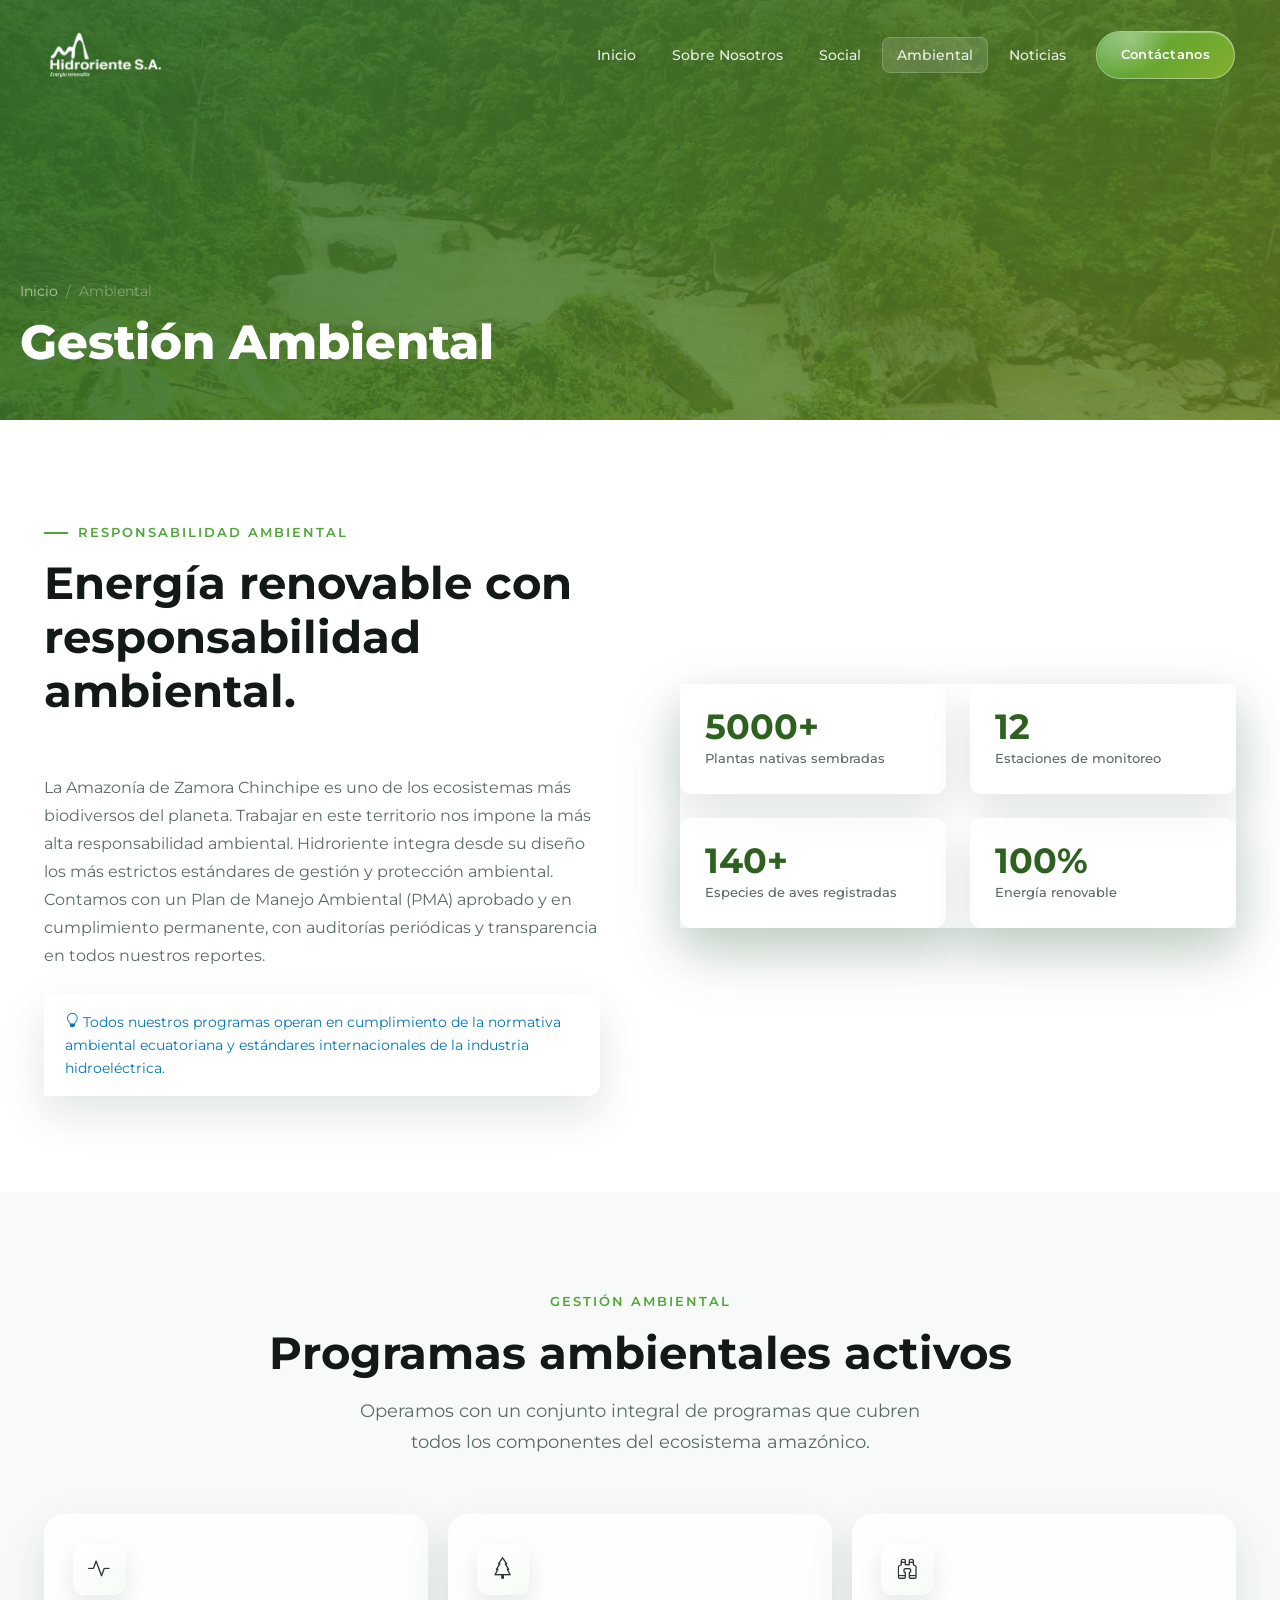
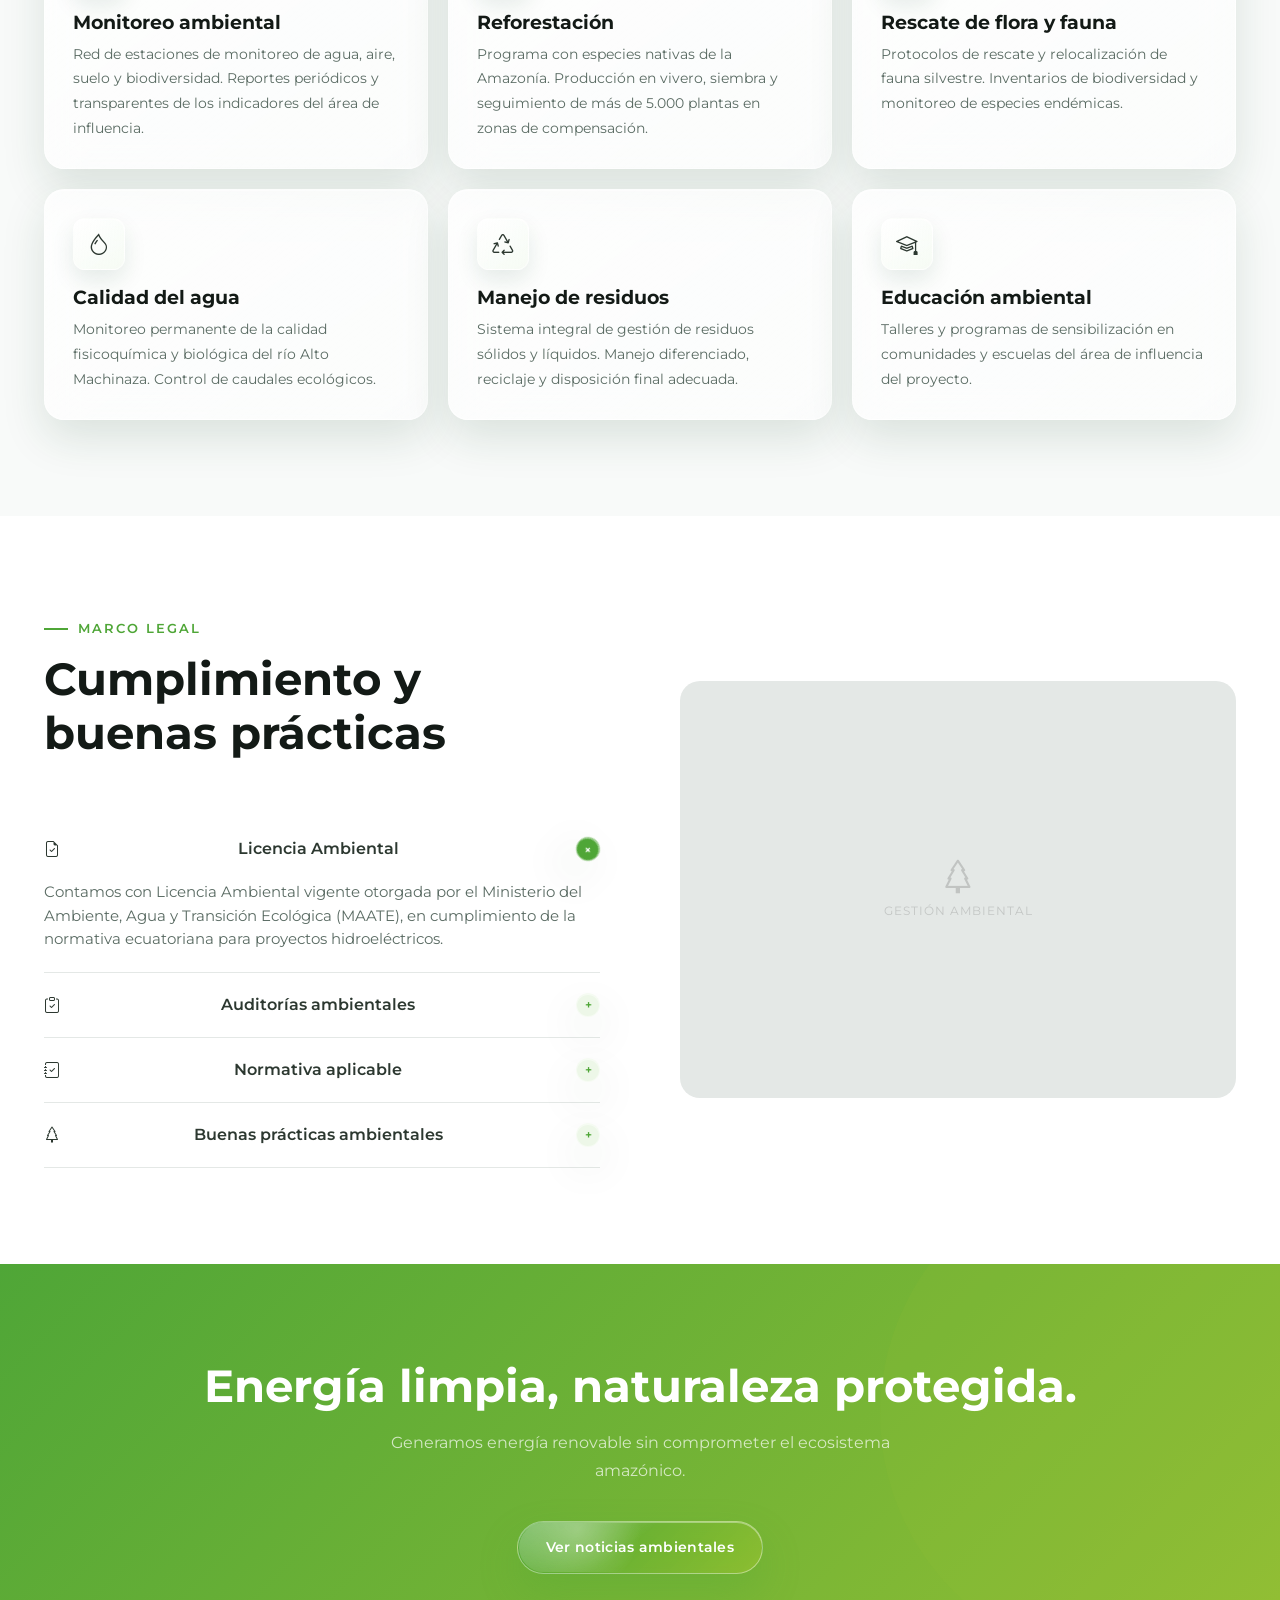
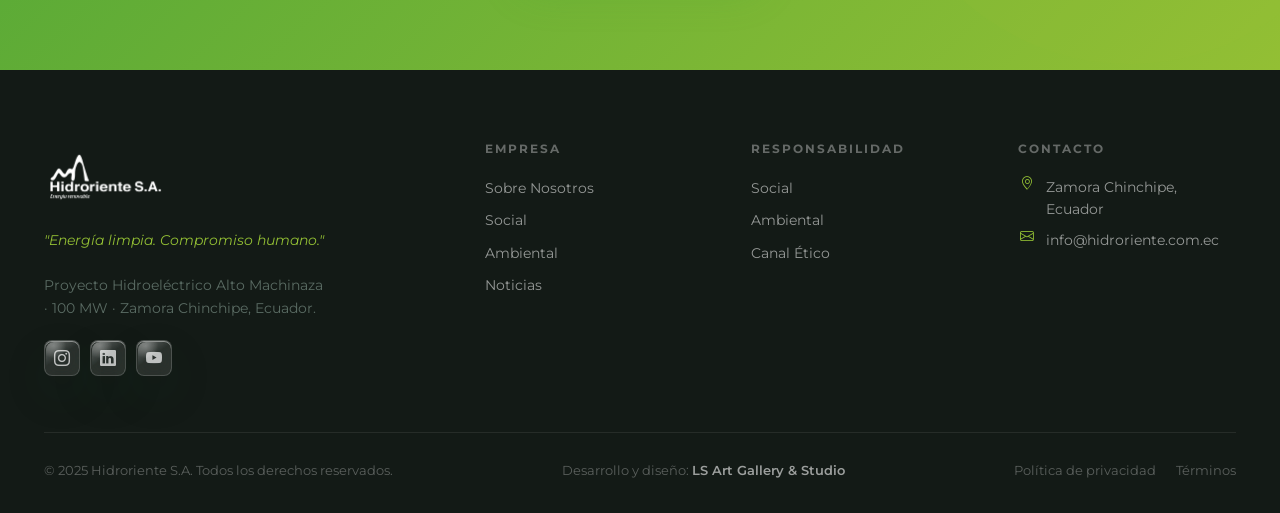
==== commit 5b8560fb: "Añade SEO y metadatos sociales a páginas clave" ====
--- a/hidroriente 2/pages/ambiental.html
+++ b/hidroriente 2/pages/ambiental.html
@@ -1,6 +1,20 @@
-<!DOCTYPE html><html lang="es"><head><meta charset="UTF-8"><meta name="viewport" content="width=device-width,initial-scale=1.0"><meta name="description" content="Energía renovable con responsabilidad ambiental en Zamora Chinchipe."><title>Ambiental — Hidroriente S.A.</title>
+<!DOCTYPE html><html lang="es"><head><meta charset="UTF-8"><meta name="viewport" content="width=device-width,initial-scale=1.0"><meta name="description" content="Hidroriente impulsa energía renovable con monitoreo, reforestación y protección ambiental en la Amazonía ecuatoriana."><title>Gestión ambiental | Hidroriente</title>
   <link rel="icon" type="image/png" href="../assets/icons/fabicon-hidroriente.png">
-  <link rel="apple-touch-icon" href="../assets/icons/fabicon-hidroriente.png"><link rel="preconnect" href="https://fonts.googleapis.com"><link href="https://fonts.googleapis.com/css2?family=Montserrat:ital,wght@0,300;0,400;0,500;0,600;0,700;0,800;1,400&display=swap" rel="stylesheet"><link rel="stylesheet" href="../css/style.css"><style>:root{--green:#4FA637;--green-dark:#2e6020;--green-light:#93BF34;--green-pale:#edf7e8;--font-display:'Montserrat',sans-serif;--font-body:'Montserrat',sans-serif}h1,h2,h3,h4,h5{font-family:'Montserrat',sans-serif;font-weight:700}h1{font-weight:800}.nav-logo-img{display:block !important;height:70px;width:auto;object-fit:contain;filter:brightness(0) invert(1);transition:filter 0.3s ease}.site-header.scrolled .nav-logo-img{filter:none}.hero-inner{background:linear-gradient(135deg,#3F842C 0%,#6F9128 100%)}.cta-section{background:linear-gradient(135deg,#4FA637 0%,#93BF34 100%)}</style></head><body><header class="site-header" id="siteHeader"><div class="container"><nav class="nav">
+  <link rel="apple-touch-icon" href="../assets/icons/fabicon-hidroriente.png"><link rel="preconnect" href="https://fonts.googleapis.com"><link href="https://fonts.googleapis.com/css2?family=Montserrat:ital,wght@0,300;0,400;0,500;0,600;0,700;0,800;1,400&display=swap" rel="stylesheet"><link rel="stylesheet" href="../css/style.css"><style>:root{--green:#4FA637;--green-dark:#2e6020;--green-light:#93BF34;--green-pale:#edf7e8;--font-display:'Montserrat',sans-serif;--font-body:'Montserrat',sans-serif}h1,h2,h3,h4,h5{font-family:'Montserrat',sans-serif;font-weight:700}h1{font-weight:800}.nav-logo-img{display:block !important;height:70px;width:auto;object-fit:contain;filter:brightness(0) invert(1);transition:filter 0.3s ease}.site-header.scrolled .nav-logo-img{filter:none}.hero-inner{background:linear-gradient(135deg,#3F842C 0%,#6F9128 100%)}.cta-section{background:linear-gradient(135deg,#4FA637 0%,#93BF34 100%)}</style>
+  <link rel="canonical" href="https://hidroriente-v1.vercel.app/pages/ambiental.html">
+  <meta name="robots" content="index,follow">
+  <meta property="og:type" content="website">
+  <meta property="og:site_name" content="Hidroriente S.A.">
+  <meta property="og:locale" content="es_EC">
+  <meta property="og:url" content="https://hidroriente-v1.vercel.app/pages/ambiental.html">
+  <meta property="og:title" content="Gestión ambiental | Hidroriente">
+  <meta property="og:description" content="Hidroriente impulsa energía renovable con monitoreo, reforestación y protección ambiental en la Amazonía ecuatoriana.">
+  <meta property="og:image" content="https://hidroriente-v1.vercel.app/assets/images/hero-main.jpg">
+  <meta name="twitter:card" content="summary_large_image">
+  <meta name="twitter:title" content="Gestión ambiental | Hidroriente">
+  <meta name="twitter:description" content="Hidroriente impulsa energía renovable con monitoreo, reforestación y protección ambiental en la Amazonía ecuatoriana.">
+  <meta name="twitter:image" content="https://hidroriente-v1.vercel.app/assets/images/hero-main.jpg">
+</head><body><header class="site-header" id="siteHeader"><div class="container"><nav class="nav">
 <a href="../index.html" class="nav-logo"><img src="../assets/logos/logo.png" alt="Hidroriente" class="nav-logo-img" onerror="this.style.display='none'"></a>
 <ul class="nav-links"><li><a href="../index.html" class="nav-link ">Inicio</a></li><li><a href="../pages/sobre-nosotros.html" class="nav-link ">Sobre Nosotros</a></li><li><a href="../pages/social.html" class="nav-link ">Social</a></li><li><a href="../pages/ambiental.html" class="nav-link active">Ambiental</a></li><li><a href="../pages/noticias.html" class="nav-link ">Noticias</a></li><li><a href="../pages/contacto.html" class="nav-link nav-cta"><span class="btn btn--primary" style="padding:10px 20px;font-size:.84rem">Contáctanos</span></a></li></ul>
 <button class="nav-hamburger"><span></span><span></span><span></span></button></nav></div></header>
--- a/hidroriente 2/css/style.css
+++ b/hidroriente 2/css/style.css
@@ -224,6 +224,8 @@
 .nav-mobile-close{font-size:0}
 .nav-mobile-close::before{content:'×';font-size:28px;line-height:1}
 .nav-mobile-close .bi{font-size:28px}
+:focus-visible{outline:3px solid var(--green-light);outline-offset:4px}
+@media (prefers-reduced-motion:reduce){html{scroll-behavior:auto}.fade-up,.stagger>*,.news-card,.program-card,.intro-number,.cic,.gallery-item,.btn{transition-duration:.01ms!important;animation-duration:.01ms!important}.fade-up,.stagger>*{opacity:1;transform:none}}
 @media(max-width:1024px){.intro-block-inner{grid-template-columns:1fr;gap:40px}.video-layout{grid-template-columns:1fr}.impact-grid{grid-template-columns:repeat(2,1fr)}.areas-grid{grid-template-columns:repeat(2,1fr)}.news-grid{grid-template-columns:repeat(2,1fr)}.footer-grid{grid-template-columns:1fr 1fr}.hero-stats{position:static;flex-wrap:wrap;margin-top:48px}}
 @media(max-width:768px){.section{padding:64px 0}.section--lg{padding:80px 0}.nav-links,.nav-cta{display:none}.nav-hamburger{display:flex}.hero h1{font-size:clamp(2rem,8vw,2.8rem)}.hero-sub{font-size:1rem}.hero-stats{display:none}.hero-scroll{display:none}.impact-grid{grid-template-columns:repeat(2,1fr)}.areas-grid{grid-template-columns:1fr}.news-grid{grid-template-columns:1fr}.gallery-grid{grid-template-columns:repeat(2,1fr)}.gallery-item--wide{grid-column:span 1}.footer-grid{grid-template-columns:1fr}.footer-desc{max-width:100%}.intro-numbers{grid-template-columns:1fr 1fr}.hero-inner{height:300px}}
 @media(max-width:1024px){.milestone-layout{grid-template-columns:minmax(0,1.15fr) minmax(300px,.85fr);gap:28px}.milestone-media{min-height:62vh}.milestone-caption{font-size:1.65rem}.milestone-panel h3{font-size:1.45rem}}
